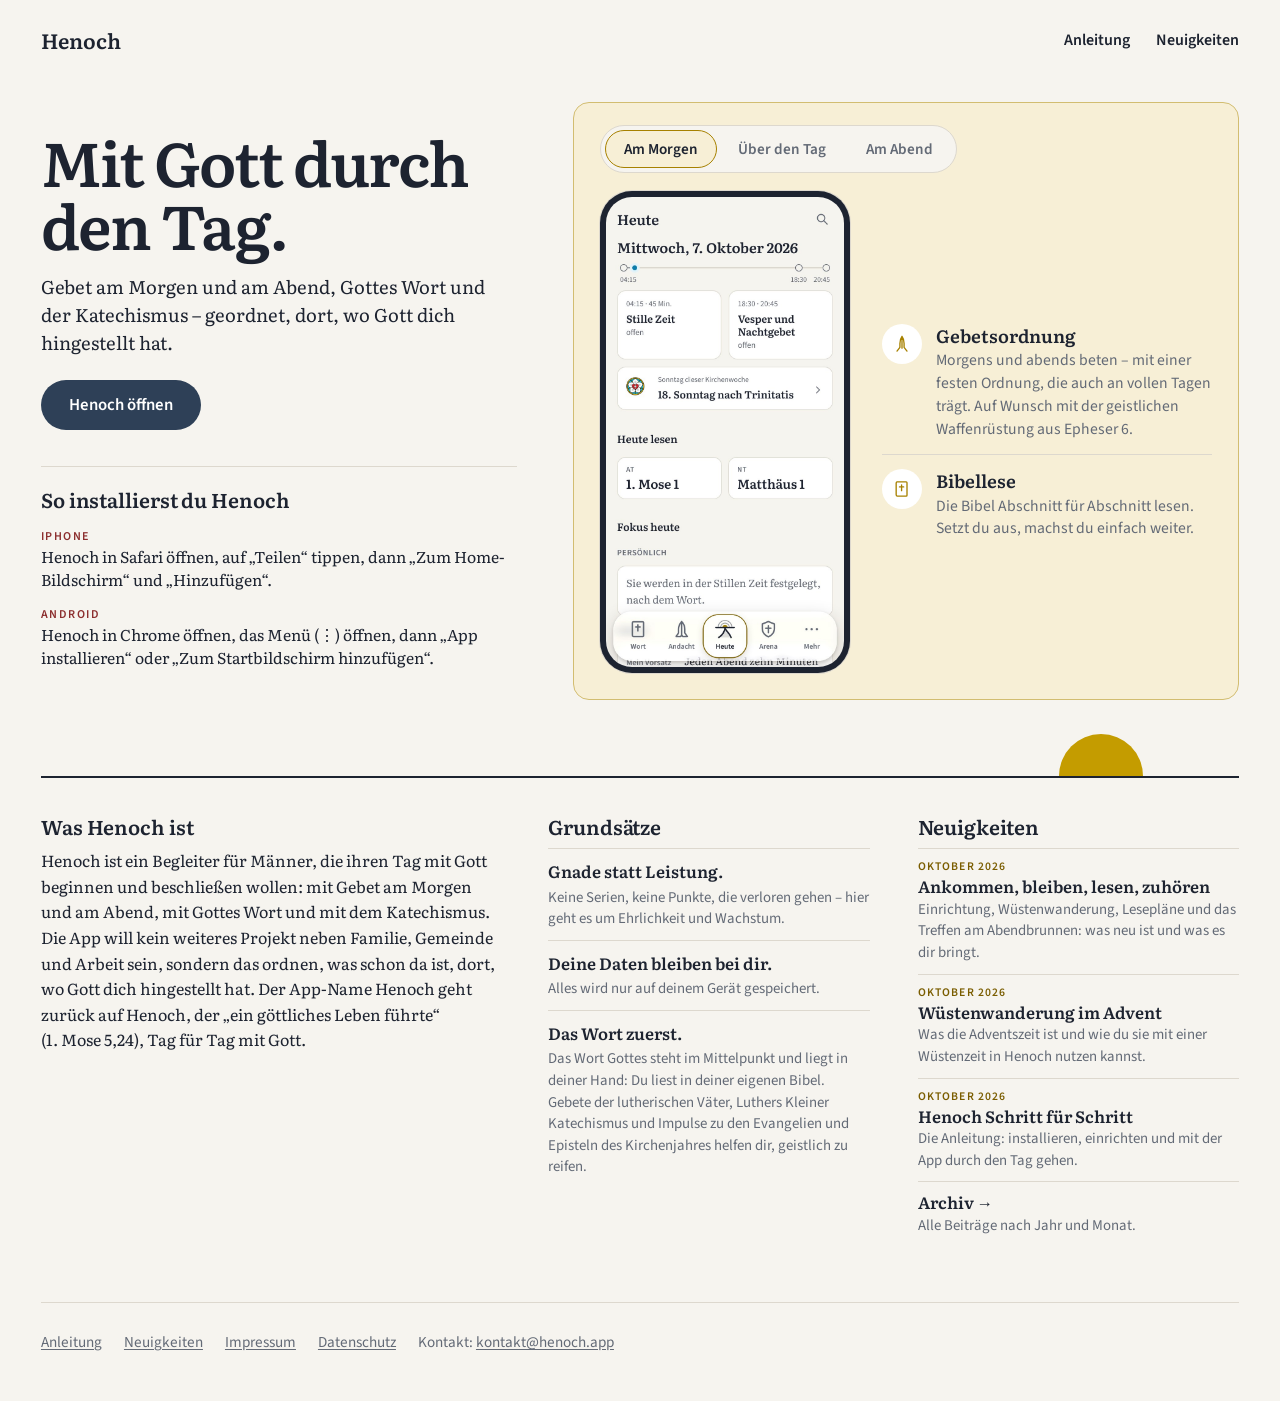
==== index.html @ ffb88901 "Startseite: Bei „Am Abend“ wird nur das App-Foto dunkel, der Kasten bleibt hell (2.0.1) Co-Authored-" ====
<!doctype html>
<!-- Henoch Homepage 2.0.1 -->
<html lang="de">
<head>
  <meta charset="utf-8">
  <meta name="viewport" content="width=device-width, initial-scale=1, viewport-fit=cover">
  <title>Henoch – Mit Gott durch den Tag</title>
  <meta name="description" content="Henoch ist ein Begleiter für Männer, die ihren Tag mit Gott beginnen und beschließen wollen: mit Gebet am Morgen und am Abend, mit Gottes Wort und mit dem Katechismus.">
  <meta name="color-scheme" content="light dark">
  <meta name="theme-color" content="#F6F4EF" media="(prefers-color-scheme: light)">
  <meta name="theme-color" content="#131A26" media="(prefers-color-scheme: dark)">
  <link rel="icon" href="favicon.svg" type="image/svg+xml">
  <link rel="apple-touch-icon" href="apple-touch-icon.png">
  <link rel="canonical" href="https://henoch.app/">

  <meta property="og:type" content="website">
  <meta property="og:locale" content="de_DE">
  <meta property="og:site_name" content="Henoch">
  <meta property="og:title" content="Henoch – Mit Gott durch den Tag">
  <meta property="og:description" content="Henoch ist ein Begleiter für Männer, die ihren Tag mit Gott beginnen und beschließen wollen: mit Gebet am Morgen und am Abend, mit Gottes Wort und mit dem Katechismus.">
  <meta property="og:url" content="https://henoch.app/">
  <meta property="og:image" content="https://henoch.app/og.png">
  <meta property="og:image:width" content="1200">
  <meta property="og:image:height" content="630">
  <meta property="og:image:alt" content="Henoch – Mit Gott durch den Tag. Die Sonne über dem Horizont und ein Weg, der zu ihr führt.">
  <meta name="twitter:card" content="summary_large_image">

  <link rel="preload" href="fonts/literata-latin-600-normal.woff2" as="font" type="font/woff2" crossorigin>
  <link rel="stylesheet" href="style.css">
  <link rel="stylesheet" href="startseite.css">
</head>
<body class="vb">

<header class="w">
  <nav class="bar" aria-label="Hauptmenü">
    <a class="brand" href="./">Henoch</a>
    <span class="bar-r"><a href="anleitung/">Anleitung</a><a href="neuigkeiten/">Neuigkeiten</a></span>
  </nav>
</header>

<main class="w">
  <div class="blick">
    <div class="links">
      <h1><span class="sr">Henoch – </span>Mit Gott durch den Tag.</h1>
      <p class="sub">Gebet am Morgen und am Abend, Gottes Wort und der Katechismus – geordnet, dort, wo Gott dich hingestellt hat.</p>
      <!-- Adresse der App: steht nur hier -->
      <p><a class="button" href="https://mein.henoch.app/">Henoch öffnen</a></p>
      <div class="inst">
        <h2 id="installieren">So installierst du Henoch</h2>
        <ul class="steps-2">
        <li><h4>iPhone</h4><p>Henoch in Safari öffnen, auf „Teilen“ tippen, dann „Zum Home-Bildschirm“ und „Hinzufügen“.</p></li>
        <li><h4>Android</h4><p>Henoch in Chrome öffnen, das Menü (⋮) öffnen, dann „App installieren“ oder „Zum Startbildschirm hinzufügen“.</p></li>
      </ul>
      </div>
    </div>
    <!-- Umschalter ohne JavaScript: drei Radioknöpfe, die Stellung färbt die Fläche (Morgen Gold, Tag und Abend Weiß) -->
    <div class="buehne" role="group" aria-label="Henoch durch den Tag">
        <input class="sr" type="radio" name="zeit" id="b1" checked>
        <input class="sr" type="radio" name="zeit" id="b2">
        <input class="sr" type="radio" name="zeit" id="b3">
        <div class="seg"><label for="b1">Am Morgen</label><label for="b2">Über den Tag</label><label for="b3">Am Abend</label></div>
        <div class="panels">
          <div class="panel p1">
            <figure class="geraet">
            <div class="schirm">
            <picture>
              <source srcset="bilder/bildschirmfoto-1-dunkel.jpg" media="(prefers-color-scheme: dark)">
              <img src="bilder/bildschirmfoto-1.jpg" alt="Henoch, Seite „Heute“: Tagesbogen mit Stiller Zeit, Vesper und Nachtgebet, der Sonntag der Woche und die Bibellese des Tages" width="780" height="1540">
            </picture>
            </div>
            </figure>
            <ul class="features">
              <li><span class="tile-icon"><svg viewBox="0 0 24 24" aria-hidden="true"><path d="M12 3c-1.6 2-2.5 5-2.5 8.5V16l-3.5 4.5M12 3c1.6 2 2.5 5 2.5 8.5V16l3.5 4.5M12 5v12"/></svg></span><h3>Gebetsordnung</h3><p>Morgens und abends beten – mit einer festen Ordnung, die auch an vollen Tagen trägt. Auf Wunsch mit der geistlichen Waffenrüstung aus Epheser&nbsp;6.</p></li>
              <li><span class="tile-icon"><svg viewBox="0 0 24 24" aria-hidden="true"><path d="M6 3.5h11a1 1 0 0 1 1 1v15a1 1 0 0 1-1 1H6.5A1.5 1.5 0 0 1 5 19V5a1.5 1.5 0 0 1 1-1.5Z"/><path d="M11.5 7v7M9 9.5h5"/></svg></span><h3>Bibellese</h3><p>Die Bibel Abschnitt für Abschnitt lesen. Setzt du aus, machst du einfach weiter.</p></li>
            </ul>
          </div>
          <div class="panel p2">
            <figure class="geraet">
            <div class="schirm">
            <picture>
              <source srcset="bilder/bildschirmfoto-3-dunkel.jpg" media="(prefers-color-scheme: dark)">
              <img src="bilder/bildschirmfoto-3.jpg" alt="Henoch, Seite „Wort“: Kleiner Katechismus mit dem Stück der Woche" width="780" height="1540">
            </picture>
            </div>
            </figure>
            <ul class="features">
              <li><span class="tile-icon"><svg viewBox="0 0 24 24" aria-hidden="true"><path d="M7 17a5 5 0 0 1 10 0M2 17h20M12 4v4M9.5 6.5 12 4l2.5 2.5M4.5 10.5l1.6 1.2M19.5 10.5l-1.6 1.2"/></svg></span><h3>Gewohnheiten</h3><p>Tischgebet, Gottesdienst, Abendmahl: im Blick behalten, was dir wichtig ist.</p></li>
              <li><span class="tile-icon"><svg viewBox="0 0 24 24" aria-hidden="true"><path d="M3.5 11 12 4l8.5 7M6 9v11h12V9M10 20v-5.5h4V20"/></svg></span><h3>Mein Haus</h3><p>Für die Menschen beten, die zu deinem Leben gehören, mit Namen und Tag für Tag.</p></li>
              <li><span class="tile-icon"><svg viewBox="0 0 24 24" aria-hidden="true"><path d="M12 3v18M7 8h10"/></svg></span><h3>Katechismus</h3><p>Luthers Kleinen Katechismus lernen, allein oder mit deiner Familie.</p></li>
            </ul>
          </div>
          <div class="panel p3">
            <figure class="geraet">
            <div class="schirm">
            <img src="bilder/bildschirmfoto-2-dunkel.jpg" alt="Henoch, Seite „Arena“: Gebetskammer, Eisenschmiede und Wüstenwanderung" width="780" height="1540" loading="lazy">
            </div>
            </figure>
            <ul class="features">
              <li><span class="tile-icon"><svg viewBox="0 0 24 24" aria-hidden="true"><path d="M9 11h6v10H9zM12 11V8.5M12 3.5c1.3 1.5 1.7 2.6 1 3.6a1.2 1.2 0 0 1-2 0c-.7-1 0-2.1 1-3.6Z"/></svg></span><h3>Gebetskammer</h3><p>Aufschreiben, was dich belastet, wofür du dankst und wofür du betest.</p></li>
              <li><span class="tile-icon"><svg viewBox="0 0 24 24" aria-hidden="true"><path d="M12 3.2 19 6v5.2c0 4.6-3 8-7 9.6-4-1.6-7-5-7-9.6V6l7-2.8Z"/><path d="M12 8v8M9 11h6"/></svg></span><h3>Arena</h3><p>Treffen mit Brüdern vorbereiten und in einer Wüstenzeit von 40 oder 90&nbsp;Tagen dranbleiben.</p></li>
            </ul>
          </div>
        </div>
    </div>
  </div>

  <section class="mehr">
    <div>
      <h2 id="was">Was Henoch ist</h2>
      <p class="lead">Henoch ist ein Begleiter für Männer, die ihren Tag mit Gott beginnen und beschließen wollen: mit Gebet am Morgen und am Abend, mit Gottes Wort und mit dem Katechismus. Die App will kein weiteres Projekt neben Familie, Gemeinde und Arbeit sein, sondern das ordnen, was schon da ist, dort, wo Gott dich hingestellt hat. Der App-Name Henoch geht zurück auf Henoch, der „ein göttliches Leben führte“ (1.&nbsp;Mose&nbsp;5,24), Tag für Tag mit Gott.</p>
    </div>
    <div>
      <h2 id="grundsaetze">Grundsätze</h2>
      <ul class="principles">
        <li><h4>Gnade statt Leistung.</h4><p>Keine Serien, keine Punkte, die verloren gehen – hier geht es um Ehrlichkeit und Wachstum.</p></li>
        <li><h4>Deine Daten bleiben bei dir.</h4><p>Alles wird nur auf deinem Gerät gespeichert.</p></li>
        <li><h4>Das Wort zuerst.</h4><p>Das Wort Gottes steht im Mittelpunkt und liegt in deiner Hand: Du liest in deiner eigenen Bibel. Gebete der lutherischen Väter, Luthers Kleiner Katechismus und Impulse zu den Evangelien und Episteln des Kirchenjahres helfen dir, geistlich zu reifen.</p></li>
      </ul>
    </div>
    <div>
      <h2 id="neuigkeiten">Neuigkeiten</h2>
      <!-- Höchstens fünf Beiträge, der neueste zuerst; die letzte Zeile ist immer das Archiv. -->
      <ul class="meldungen">
        <li><a href="neuigkeiten/drei-neuerungen-2026/"><span class="news-date">Oktober 2026</span><span class="news-title">Ankommen, bleiben, lesen, zuhören</span><span class="news-text">Einrichtung, Wüstenwanderung, Lesepläne und das Treffen am Abendbrunnen: was neu ist und was es dir bringt.</span></a></li>
        <li><a href="neuigkeiten/advent-2026/"><span class="news-date">Oktober 2026</span><span class="news-title">Wüstenwanderung im Advent</span><span class="news-text">Was die Adventszeit ist und wie du sie mit einer Wüstenzeit in Henoch nutzen kannst.</span></a></li>
        <li><a href="anleitung/"><span class="news-date">Oktober 2026</span><span class="news-title">Henoch Schritt für Schritt</span><span class="news-text">Die Anleitung: installieren, einrichten und mit der App durch den Tag gehen.</span></a></li>
        <li class="archive"><a href="neuigkeiten/"><span class="news-title">Archiv</span><span class="news-text">Alle Beiträge nach Jahr und Monat.</span></a></li>
      </ul>
    </div>
  </section>
</main>

<footer>
  <div class="wrap">
    <ul>
      <li><a href="anleitung/">Anleitung</a></li>
      <li><a href="neuigkeiten/">Neuigkeiten</a></li>
      <li><a href="impressum.html">Impressum</a></li>
      <li><a href="datenschutz.html">Datenschutz</a></li>
      <li>Kontakt: <a data-kontakt>kontakt (at) henoch.app</a></li>
    </ul>
  </div>
</footer>

<script src="kontakt.js" defer></script>
</body>
</html>
---- style.css ----
/* Farben und Schriften wie in der App (tagzeiten: src/styles/tokens.css).
   Rot (--rubric) nur für Rubriken, Interaktives in --accent. */

@font-face {
  font-family: 'Literata';
  font-style: normal;
  font-weight: 400;
  font-display: swap;
  src: url('fonts/literata-latin-400-normal.woff2') format('woff2');
}
@font-face {
  font-family: 'Literata';
  font-style: normal;
  font-weight: 600;
  font-display: swap;
  src: url('fonts/literata-latin-600-normal.woff2') format('woff2');
}
@font-face {
  font-family: 'Literata';
  font-style: italic;
  font-weight: 400;
  font-display: swap;
  src: url('fonts/literata-latin-400-italic.woff2') format('woff2');
}
@font-face {
  font-family: 'Source Sans 3';
  font-style: normal;
  font-weight: 400;
  font-display: swap;
  src: url('fonts/source-sans-3-latin-400-normal.woff2') format('woff2');
}
@font-face {
  font-family: 'Source Sans 3';
  font-style: normal;
  font-weight: 600;
  font-display: swap;
  src: url('fonts/source-sans-3-latin-600-normal.woff2') format('woff2');
}

:root {
  --paper: #f6f4ef;
  --sheet: #ffffff;
  --ink: #1d2330;
  --muted: #636a76;
  --rule: #ddd8ce;
  --rubric: #8c2f2f;
  --accent: #2e4057;
  --on-accent: #ffffff;
  --link: #7a5d00;
  --sun: #c49c00;
  --way: #e8e3db;
  --gold-soft: #f7efd6;
  --icon-gold: #a78100;

  --serif: 'Literata', Georgia, 'Times New Roman', serif;
  --sans: 'Source Sans 3', -apple-system, 'Segoe UI', Helvetica, Arial, sans-serif;
  --radius: 12px;
  --gutter: 18px;
  /* Abstände im 4er-Raster; der Seitenrand bleibt wie in der App bei 18px */
  --s1: 4px; --s2: 8px; --s3: 12px; --s4: 16px; --s5: 24px; --s6: 32px; --s7: 48px;

  color-scheme: light dark;
}

@media (prefers-color-scheme: dark) {
  :root {
    --paper: #131a26;
    --sheet: #1b2432;
    --ink: #e8e3d8;
    --muted: #9aa2af;
    --rule: #2c3748;
    --rubric: #e07a6e;
    --accent: #d8d0c0;
    --on-accent: #131a26;
    --link: #e0b93a;
    --sun: #d9ae00;
    --way: #242832;
    --gold-soft: #2e2a1c;
    --icon-gold: #d9ae00;
  }
}

@media (prefers-contrast: more) {
  :root { --rule: #8a8478; --muted: #4a505b; }
  /* html davor: steht vor den Regeln der Kacheln und muss sie trotzdem überstimmen */
  html .card, html .entries a { border-width: 2px; }
}
@media (prefers-contrast: more) and (prefers-color-scheme: dark) {
  :root { --rule: #6b7a90; --muted: #c4cad3; }
}

*, *::before, *::after { box-sizing: border-box; }

html { -webkit-text-size-adjust: 100%; }

body {
  margin: 0;
  background: var(--paper);
  color: var(--ink);
  font-family: var(--serif);
  font-size: 1.0625rem;
  line-height: 1.55;
}

a { color: var(--link); text-underline-offset: 2px; }
:focus-visible { outline: 2px solid var(--accent); outline-offset: 3px; border-radius: 4px; }

.wrap {
  max-width: 640px;
  margin: 0 auto;
  padding: 0 max(var(--gutter), env(safe-area-inset-right)) 0 max(var(--gutter), env(safe-area-inset-left));
}
.wrap-wide { max-width: 880px; }

section { padding: 40px 0; border-top: 1px solid var(--rule); }

h2 {
  margin: 0 0 var(--s4);
  font-size: 1.3rem;
  font-weight: 600;
  line-height: 1.25;
  letter-spacing: -0.005em;
  color: var(--rubric);
}


.button {
  display: inline-block;
  min-height: 48px;
  padding: 12px 28px;
  border-radius: 999px;
  background: var(--accent);
  color: var(--on-accent);
  font-family: var(--sans);
  font-size: 1.05rem;
  font-weight: 600;
  text-decoration: none;
  transition: transform 120ms ease-out;
}
.button:active { transform: scale(0.97); }
@media (hover: hover) {
  .button:hover { filter: brightness(1.1); }
}

/* Einleitender Absatz unter einer Überschrift */
.lead { margin: 0 0 24px; max-width: 40em; font-size: 1.08rem; }

/* Karten */
.cards { display: grid; gap: var(--s4); margin: 0; padding: 0; list-style: none; }
.card {
  background: var(--sheet);
  border: 1px solid var(--rule);
  border-radius: var(--radius);
  padding: var(--s4) 20px;
}
.card p { margin: 0; }
.card h3 {
  margin: 0 0 var(--s2);
  font-family: var(--sans);
  font-size: 1rem;
  font-weight: 600;
}
/* Rahmen aller Seiten: derselbe Kopf, dieselbe linke Kante, derselbe Fuß (auch in anleitung/index.html eingebettet) */
:root { --max: 1280px; --pad: clamp(18px, 3.2vw, 44px); }
.w { max-width: var(--max); margin: 0 auto; padding-left: max(var(--pad), env(safe-area-inset-left, 0px)); padding-right: max(var(--pad), env(safe-area-inset-right, 0px)); }
.bar { display: flex; align-items: center; justify-content: space-between; gap: 24px; padding: calc(22px + env(safe-area-inset-top, 0px)) 0 0; }
.brand { font-family: var(--serif); font-size: 1.3rem; font-weight: 600; color: var(--ink); text-decoration: none; }
.bar-r { display: flex; gap: 26px; }
.bar-r a { font: 600 1rem/1 var(--sans); color: var(--ink); text-decoration: none; padding: 10px 0; }
.bar-r a:hover, .bar-r a[aria-current] { text-decoration: underline; text-underline-offset: 5px; }
.bar-r a[aria-current] { text-decoration-color: var(--sun); text-decoration-thickness: 2px; }
footer { padding: 0 0 calc(36px + env(safe-area-inset-bottom)); border-top: 0; font-family: var(--sans); font-size: 0.95rem; color: var(--muted); }
footer .wrap { max-width: var(--max); margin: 0 auto; padding: 0 max(var(--pad), env(safe-area-inset-right, 0px)) 0 max(var(--pad), env(safe-area-inset-left, 0px)); }
footer ul { display: flex; flex-wrap: wrap; justify-content: flex-start; gap: 0 18px; margin: 0; padding: 18px 0 0; list-style: none; border-top: 1px solid var(--rule); }
footer li { max-width: none; }
footer a { display: inline-block; padding: 10px 4px 10px 0; color: inherit; }
/* Unterseiten: Horizontlinie mit der Sonne über dem Fuß */
.seite footer ul { position: relative; border-top: 2px solid var(--ink); }
.seite footer ul::before { content: ""; position: absolute; right: 8%; bottom: 100%; margin-bottom: 2px; width: 84px; height: 42px; border-radius: 84px 84px 0 0; background: var(--sun); }

/* Unterseiten: Textspalte schmal, aber an der linken Kante der Startseite */
.seite main .wrap { max-width: var(--max); padding: 0 max(var(--pad), env(safe-area-inset-right, 0px)) 0 max(var(--pad), env(safe-area-inset-left, 0px)); }
.seite main .wrap > * { max-width: 640px; }
.seite main .wrap-text > * { max-width: 720px; }
.page { padding: 28px 0 84px; }
.page h1 { margin: 0 0 var(--s4); font-size: 1.8rem; font-weight: 600; line-height: 1.2; letter-spacing: -0.01em; }
.page h2 { margin: 32px 0 8px; font-size: 1.15rem; line-height: 1.3; }
.page p { margin: 0 0 12px; }
.page .stand { margin-top: 32px; font-family: var(--sans); font-size: 0.9rem; color: var(--muted); }

@media (max-width: 480px) {
  body { font-size: 1.03rem; }
  section { padding: 32px 0; }
}

/* Neuigkeiten: Kacheln, Archiv und Beitragsseiten (Lesespalte wie die Anleitung) */
.wrap-text { max-width: 720px; }
.kicker { display: block; margin: 0 0 var(--s2); font: 600 0.8rem/1.3 var(--sans); letter-spacing: 0.1em; text-transform: uppercase; color: var(--link); }
.entries { display: grid; gap: var(--s4); margin: 24px 0 0; padding: 0; list-style: none; }
.entries a { display: block; padding: var(--s4) 20px; background: var(--sheet); border: 1px solid var(--rule); border-radius: var(--radius); color: var(--ink); text-decoration: none; }
.entries a { transition: transform 120ms ease-out; }
.entries a:active { transform: scale(0.985); border-color: var(--link); }
@media (hover: hover) { .entries a:hover { border-color: var(--link); } }
.entry-title { display: block; font-size: 1.2rem; font-weight: 600; line-height: 1.3; }
.entry-text { display: block; margin-top: 4px; color: var(--muted); }

.text h1 { font-size: clamp(1.9rem, 6vw, 2.5rem); line-height: 1.15; letter-spacing: -0.015em; margin: 0; }
.text .subtitle { margin: var(--s2) 0 0; font-size: 1.2rem; font-style: italic; color: var(--muted); }
.text .intro { margin-top: 16px; font-size: 1.1rem; }
.text h2 { margin: 40px 0 8px; font-size: 1.35rem; line-height: 1.25; letter-spacing: -0.005em; }
.text h3 { margin: 24px 0 var(--s2); font-size: 1.08rem; font-weight: 600; line-height: 1.3; }
.text p { margin: 0 0 12px; }
.text .word { margin: var(--s5) 0; padding: 16px 20px; background: var(--gold-soft); border-radius: var(--radius); }
.text .word p { margin: 0; font-style: italic; font-size: 1.08rem; }
.text .word cite, .text .quote cite { display: block; margin-top: 8px; font: 600 0.9rem/1.3 var(--sans); font-style: normal; color: var(--link); }
.text .quote { margin: 16px 0; padding-left: 16px; border-left: 3px solid var(--rule); }
.text .quote p { margin: 0; }
.text .quote cite { font-weight: 400; color: var(--muted); }
.text .table-wrap { overflow-x: auto; margin: 12px 0 16px; }
.text table { width: 100%; min-width: 460px; border-collapse: collapse; font: 400 0.95rem/1.45 var(--sans); }
.text th, .text td { text-align: left; vertical-align: top; padding: var(--s2) var(--s2) var(--s2) 0; border-bottom: 1px solid var(--rule); }
.text th { font-size: 0.8rem; letter-spacing: 0.04em; text-transform: uppercase; color: var(--muted); font-weight: 600; }
.text td:first-child { font-weight: 600; white-space: nowrap; }
.text td.date { color: var(--muted); white-space: nowrap; font-variant-numeric: tabular-nums; }
.text .ways { display: grid; gap: 12px; margin: 12px 0; }
@media (min-width: 560px) { .text .ways { grid-template-columns: 1fr 1fr; } }
.text .way-card { padding: var(--s4) 16px; background: var(--sheet); border: 1px solid var(--rule); border-radius: var(--radius); min-width: 0; }
.text .way-card h3 { margin: 0; }
.text .way-card .span { margin: 4px 0 8px; font: 600 0.9rem/1.3 var(--sans); color: var(--link); }
.text .way-card p { margin: 0; }
.text ol.steps, .text ul.packs { margin: 8px 0 16px; padding-left: 1.3em; }
.text ol.steps li, .text ul.packs li { margin-top: var(--s2); }
.text .path { font-family: var(--sans); font-weight: 600; }
.text .father { padding: var(--s4) 0; border-bottom: 1px solid var(--rule); }
.text .father:last-child { border-bottom: 0; }
.text .father h3 { margin: 0; }
.text .father .years { margin: 0 0 var(--s2); font: 400 0.9rem/1.3 var(--sans); color: var(--muted); }
.text .greeting { margin: var(--s5) 0; padding: 4px 0 4px var(--s4); border-left: 3px solid var(--rubric); }
.text .greeting p { margin: 0 0 var(--s2); font-size: 1.08rem; }
.text .greeting .closing { margin: 0; font-weight: 600; }
.text .dates { display: grid; grid-template-columns: auto 1fr; gap: var(--s2) 16px; margin: 12px 0; font-family: var(--sans); }
.text .dates dt { font-weight: 600; font-variant-numeric: tabular-nums; }
.text .dates dd { margin: 0; }
.text .sources { font: 400 0.85rem/1.5 var(--sans); color: var(--muted); }

/* Archiv */
.archive-year h2 { margin: 32px 0 4px; font-size: 1.5rem; }
.archive-year h3 { margin: var(--s4) 0 var(--s2); font: 600 0.85rem/1.3 var(--sans); letter-spacing: 0.08em; text-transform: uppercase; color: var(--muted); }
.archive-list { margin: 0; padding: 0; list-style: none; }
.archive-list li { padding: 12px 0; border-bottom: 1px solid var(--rule); }
.archive-list a { font-size: 1.1rem; font-weight: 600; }
.archive-list span { display: block; margin-top: 2px; color: var(--muted); }

@media (prefers-reduced-motion: reduce) { .button, .entries a { transition: none; } }
---- startseite.css ----
/* Startseite (nur index.html). Farben, Schriften und Abstände kommen aus style.css.
   Alles auf einen Blick: links worum es geht und wie man anfängt, rechts die App, umschaltbar nach Tageszeit.
   Farben mit fester Aufgabe: Gold = Morgen, Weiß = Tag und Abend (abends dunkles App-Foto), Rot = Rubrik, Dunkelblau = Knopf. */

main ul{margin:0;padding:0;list-style:none}

.vb{background:var(--paper)}
.sr{position:absolute;width:1px;height:1px;overflow:hidden;clip-path:inset(50%)}
.vb section{border:0;padding:0}
.blick{display:grid;gap:36px;padding:clamp(24px,4vw,44px) 0 clamp(56px,7vw,76px)}
.blick h1{margin:0;font-size:clamp(2.4rem,4.8vw,3.9rem);font-weight:600;line-height:1.02;letter-spacing:-.025em;text-wrap:balance}
.sub{margin:18px 0 24px;font-size:1.15rem;line-height:1.5;max-width:26em}

.inst{margin-top:36px;padding-top:20px;border-top:1px solid var(--rule)}
.vb h2{margin:0 0 10px;font-size:1.25rem;font-weight:600;line-height:1.2;color:var(--ink)}
.principles h4{color:var(--ink)}
.steps-2 li{padding:8px 0}
.steps-2 h4{margin:0 0 1px;font:600 .75rem/1.3 var(--sans);letter-spacing:.12em;text-transform:uppercase;color:var(--rubric)}
.steps-2 p{margin:0;font-size:.98rem;line-height:1.45}
.buehne{background:var(--sheet);border:1px solid var(--rule);border-radius:16px;padding:18px;color:var(--ink);transition:background-color .25s ease,border-color .25s ease}
/* Die Bühne folgt dem Tag: morgens Gold, tagsüber und abends Weiß; abends zeigt nur das Bildschirmfoto die dunkle App */
.buehne:has(#b1:checked){background:var(--gold-soft);border-color:color-mix(in srgb,var(--sun) 45%,var(--rule));--ib:var(--sheet)}
@media(prefers-reduced-motion:reduce){.buehne{transition:none}}
.seg{display:flex;width:fit-content;gap:2px;padding:4px;border:1px solid var(--rule);border-radius:999px;background:var(--paper);max-width:100%}
.seg label{flex:1;text-align:center;padding:9px clamp(8px,3vw,18px);border:1.5px solid transparent;border-radius:999px;font:600 .95rem/1.2 var(--sans);color:var(--muted);cursor:pointer;white-space:nowrap}
#b1:checked~.seg label[for=b1],#b2:checked~.seg label[for=b2],#b3:checked~.seg label[for=b3]{background:var(--gold-soft);border-color:var(--icon-gold);color:var(--ink)}
#b1:focus-visible~.seg label[for=b1],#b2:focus-visible~.seg label[for=b2],#b3:focus-visible~.seg label[for=b3]{outline:2px solid var(--accent);outline-offset:2px}
.panel{display:none;gap:22px;margin-top:18px;min-width:0}
.buehne{min-width:0}.blick>*{min-width:0}
#b1:checked~.panels .p1,#b2:checked~.panels .p2,#b3:checked~.panels .p3{display:grid}
.geraet{margin:0 auto;width:min(100%,230px);padding:6px;border-radius:32px;background:#1d2330;box-shadow:0 0 0 1px var(--rule)}
.schirm{overflow:hidden;border-radius:26px}
.schirm img{display:block;width:100%;height:auto}
.tile-icon{display:grid;place-items:center;width:40px;height:40px;border-radius:50%;background:var(--ib,var(--gold-soft));color:var(--icon-gold)}
.tile-icon svg{width:20px;height:20px;fill:none;stroke:currentColor;stroke-width:1.6;stroke-linecap:round;stroke-linejoin:round}
.features li{display:grid;grid-template-columns:40px 1fr;gap:2px 14px;padding:14px 0;border-bottom:1px solid var(--rule)}
.features li:last-child{border-bottom:0}
.features .tile-icon{grid-row:span 2}
.features h3{margin:0;font-size:1.12rem;font-weight:600;line-height:1.3;color:var(--ink)}
.features p{margin:0;color:var(--muted);font:400 .98rem/1.45 var(--sans)}
.mehr{position:relative;display:grid;gap:32px;padding:36px 0 56px;border-top:2px solid var(--ink)}
.mehr::before{content:"";position:absolute;right:8%;bottom:100%;margin-bottom:2px;width:84px;height:42px;border-radius:84px 84px 0 0;background:var(--sun)}
.vb section.mehr{padding:36px 0 56px;border-top:2px solid var(--ink)}
.mehr .lead{margin:0;font-size:1rem;line-height:1.6}
.mehr li{padding:10px 0;border-top:1px solid var(--rule)}
.principles h4{margin:0 0 2px;font-size:1.03rem;font-weight:600}
.principles p,.meldungen .news-text{margin:0;color:var(--muted);font:400 .93rem/1.45 var(--sans)}
.meldungen a{display:grid;gap:1px;color:var(--ink);text-decoration:none}
.meldungen .news-date{font:600 .73rem/1.4 var(--sans);letter-spacing:.1em;text-transform:uppercase;color:var(--link)}
.meldungen .news-title{font-size:1.03rem;font-weight:600;line-height:1.3}
@media(hover:hover){.meldungen a:hover .news-title{color:var(--link)}}
.meldungen .archive .news-title::after{content:" →"}
@media(min-width:900px){
  .blick{grid-template-columns:5fr 7fr;gap:56px;align-items:start}
  .links{padding-top:28px}
  .buehne{padding:22px 26px 26px}
  .panel{grid-template-columns:250px 1fr;gap:32px;align-items:center}
  .geraet{width:250px}
  .mehr{grid-template-columns:5fr 3.5fr 3.5fr;gap:48px}
}
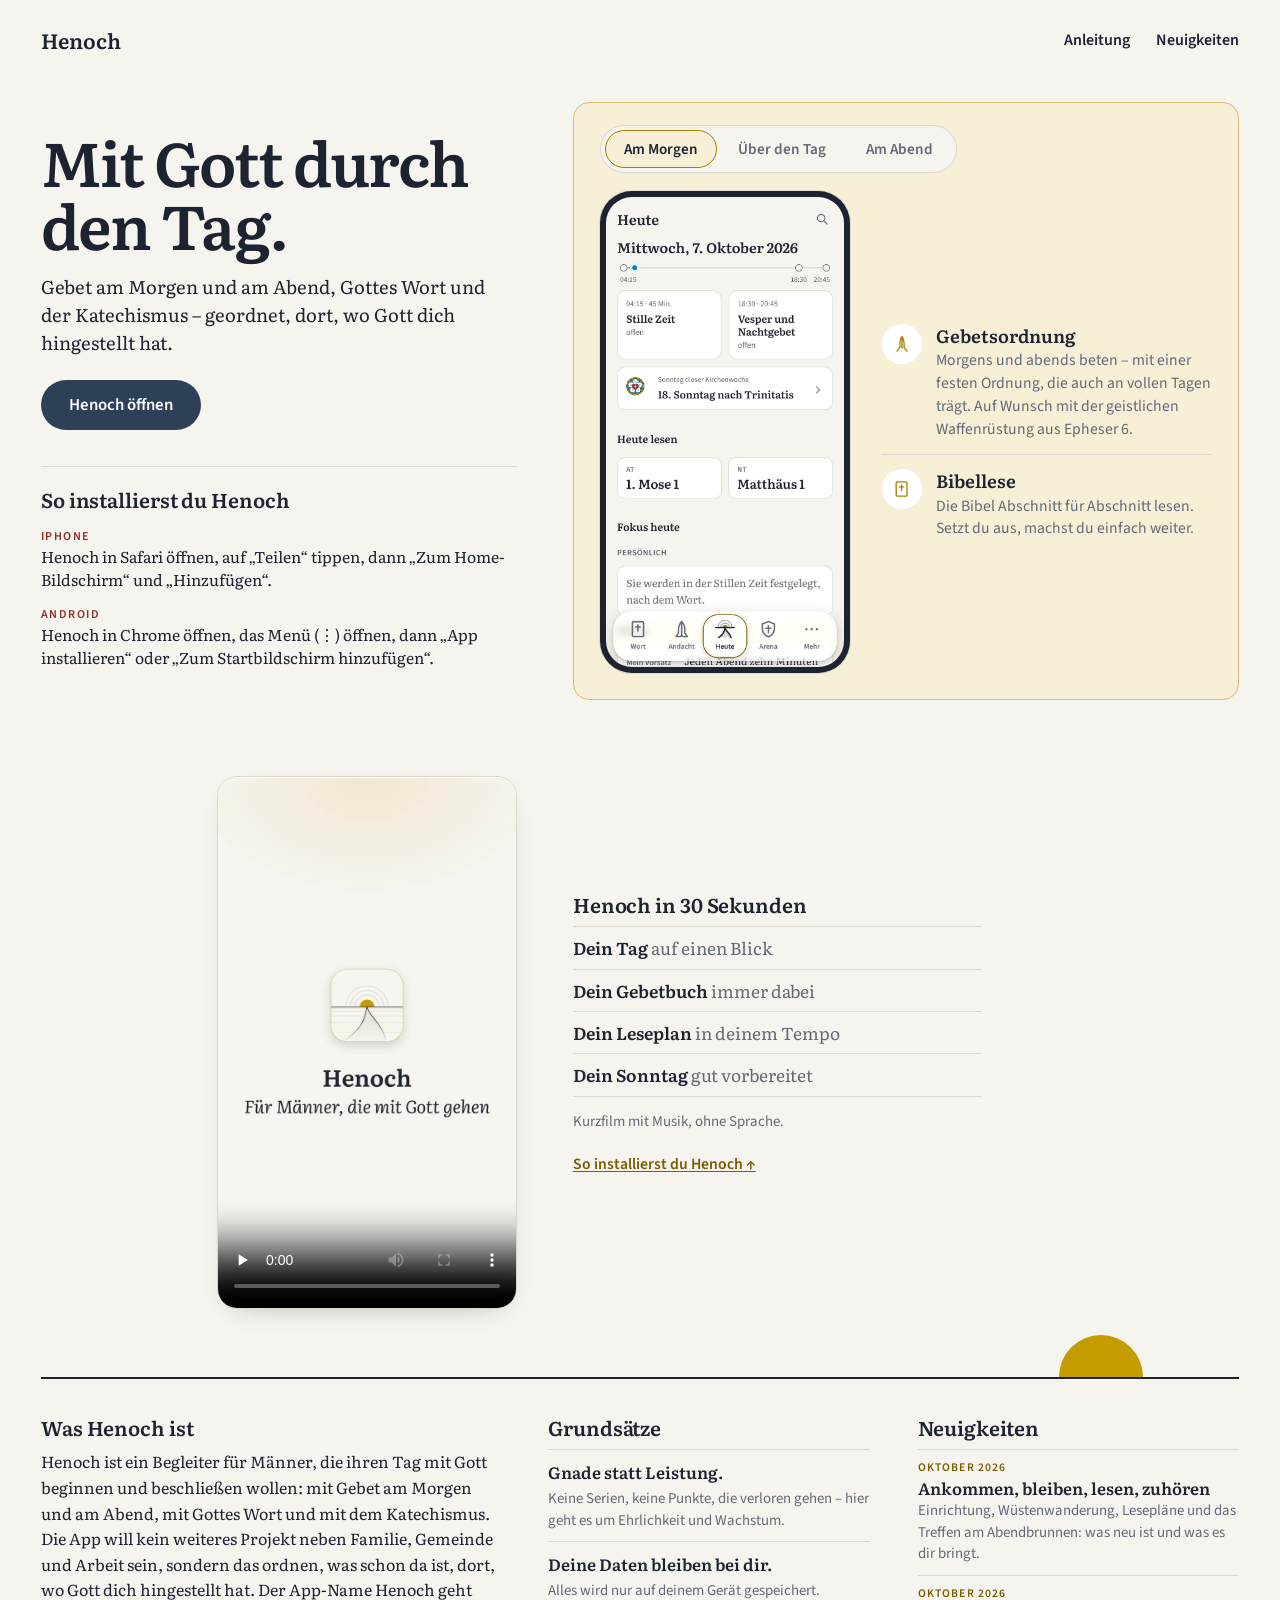
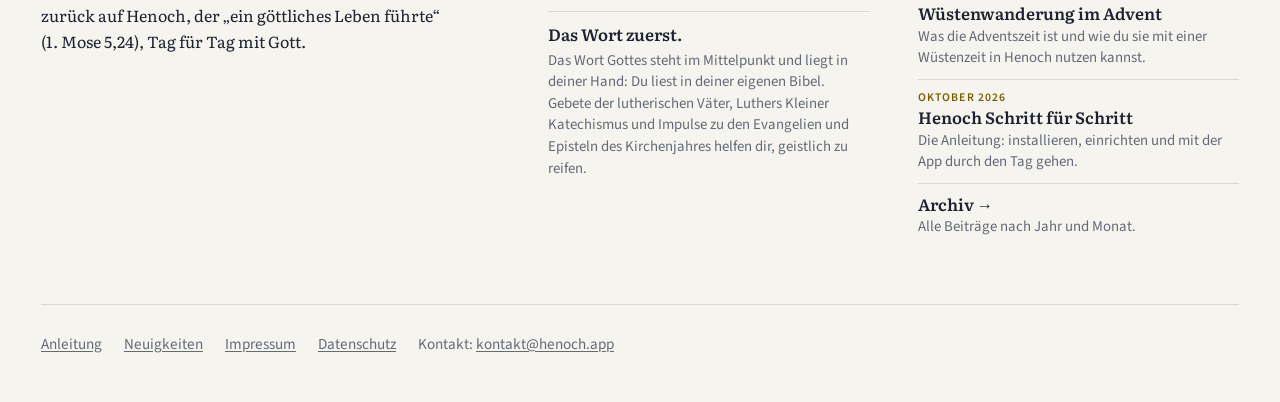
==== commit 33b65310: "Vorschau: Kurzfilm „Henoch in 30 Sekunden“ auf der Startseite, hell und dunkel Co-Authored-By: Claud" ====
--- a/index.html
+++ b/index.html
@@ -104,6 +104,29 @@
     </div>
   </div>
 
+  <!-- Film: hell und dunkel je ein eigenes Video, CSS zeigt das passende. Lädt erst beim Abspielen. Nur Musik, kein Text. -->
+  <section class="film" aria-labelledby="film">
+    <div class="film-bild">
+      <video class="film-hell" controls playsinline preload="none" poster="film/henoch-30s.jpg" width="720" height="1280" aria-label="Henoch in 30 Sekunden: Dein Tag, dein Gebetbuch, dein Leseplan, dein Sonntag">
+        <source src="film/henoch-30s.mp4" type="video/mp4">
+      </video>
+      <video class="film-dunkel" controls playsinline preload="none" poster="film/henoch-30s-dunkel.jpg" width="720" height="1280" aria-label="Henoch in 30 Sekunden: Dein Tag, dein Gebetbuch, dein Leseplan, dein Sonntag">
+        <source src="film/henoch-30s-dunkel.mp4" type="video/mp4">
+      </video>
+    </div>
+    <div class="film-text">
+      <h2 id="film">Henoch in 30&nbsp;Sekunden</h2>
+      <ul class="film-liste">
+        <li><b>Dein Tag</b> auf einen Blick</li>
+        <li><b>Dein Gebetbuch</b> immer dabei</li>
+        <li><b>Dein Leseplan</b> in deinem Tempo</li>
+        <li><b>Dein Sonntag</b> gut vorbereitet</li>
+      </ul>
+      <p class="film-hinweis">Kurzfilm mit Musik, ohne Sprache.</p>
+      <p><a class="film-weiter" href="#installieren">So installierst du Henoch</a></p>
+    </div>
+  </section>
+
   <section class="mehr">
     <div>
       <h2 id="was">Was Henoch ist</h2>
--- a/startseite.css
+++ b/startseite.css
@@ -58,3 +58,21 @@
   .geraet{width:250px}
   .mehr{grid-template-columns:5fr 3.5fr 3.5fr;gap:48px}
 }
+
+/* Film zwischen Bühne und „Was Henoch ist“: hell und dunkel je ein Video, nur das passende ist sichtbar */
+.vb section.film{display:grid;gap:24px;padding:0 0 clamp(48px,6vw,68px);align-items:center}
+.film-bild{width:min(100%,300px,calc(70svh * 9 / 16));margin:0 auto}
+.film video{display:block;width:100%;height:auto;aspect-ratio:9/16;border-radius:20px;background:var(--sheet);border:1px solid var(--rule);box-shadow:0 10px 30px -18px rgb(0 0 0/.35)}
+.film-dunkel{display:none!important}
+@media(prefers-color-scheme:dark){.film-hell{display:none!important}.film-dunkel{display:block!important}}
+.film-liste li{padding:9px 0;border-top:1px solid var(--rule);font-size:1.08rem;line-height:1.35;color:var(--muted)}
+.film-liste li:last-child{border-bottom:1px solid var(--rule)}
+.film-liste b{font-weight:600;color:var(--ink)}
+.film-hinweis{margin:14px 0 6px;color:var(--muted);font:400 .93rem/1.45 var(--sans)}
+.film-weiter{font:600 .98rem/1.4 var(--sans);color:var(--link)}
+.film-weiter::after{content:" ↑"}
+@media(min-width:900px){
+  .vb section.film{grid-template-columns:5fr 7fr;gap:56px}
+  .film-bild{margin:0 0 0 auto;width:300px}
+  .film-text{max-width:24em}
+}
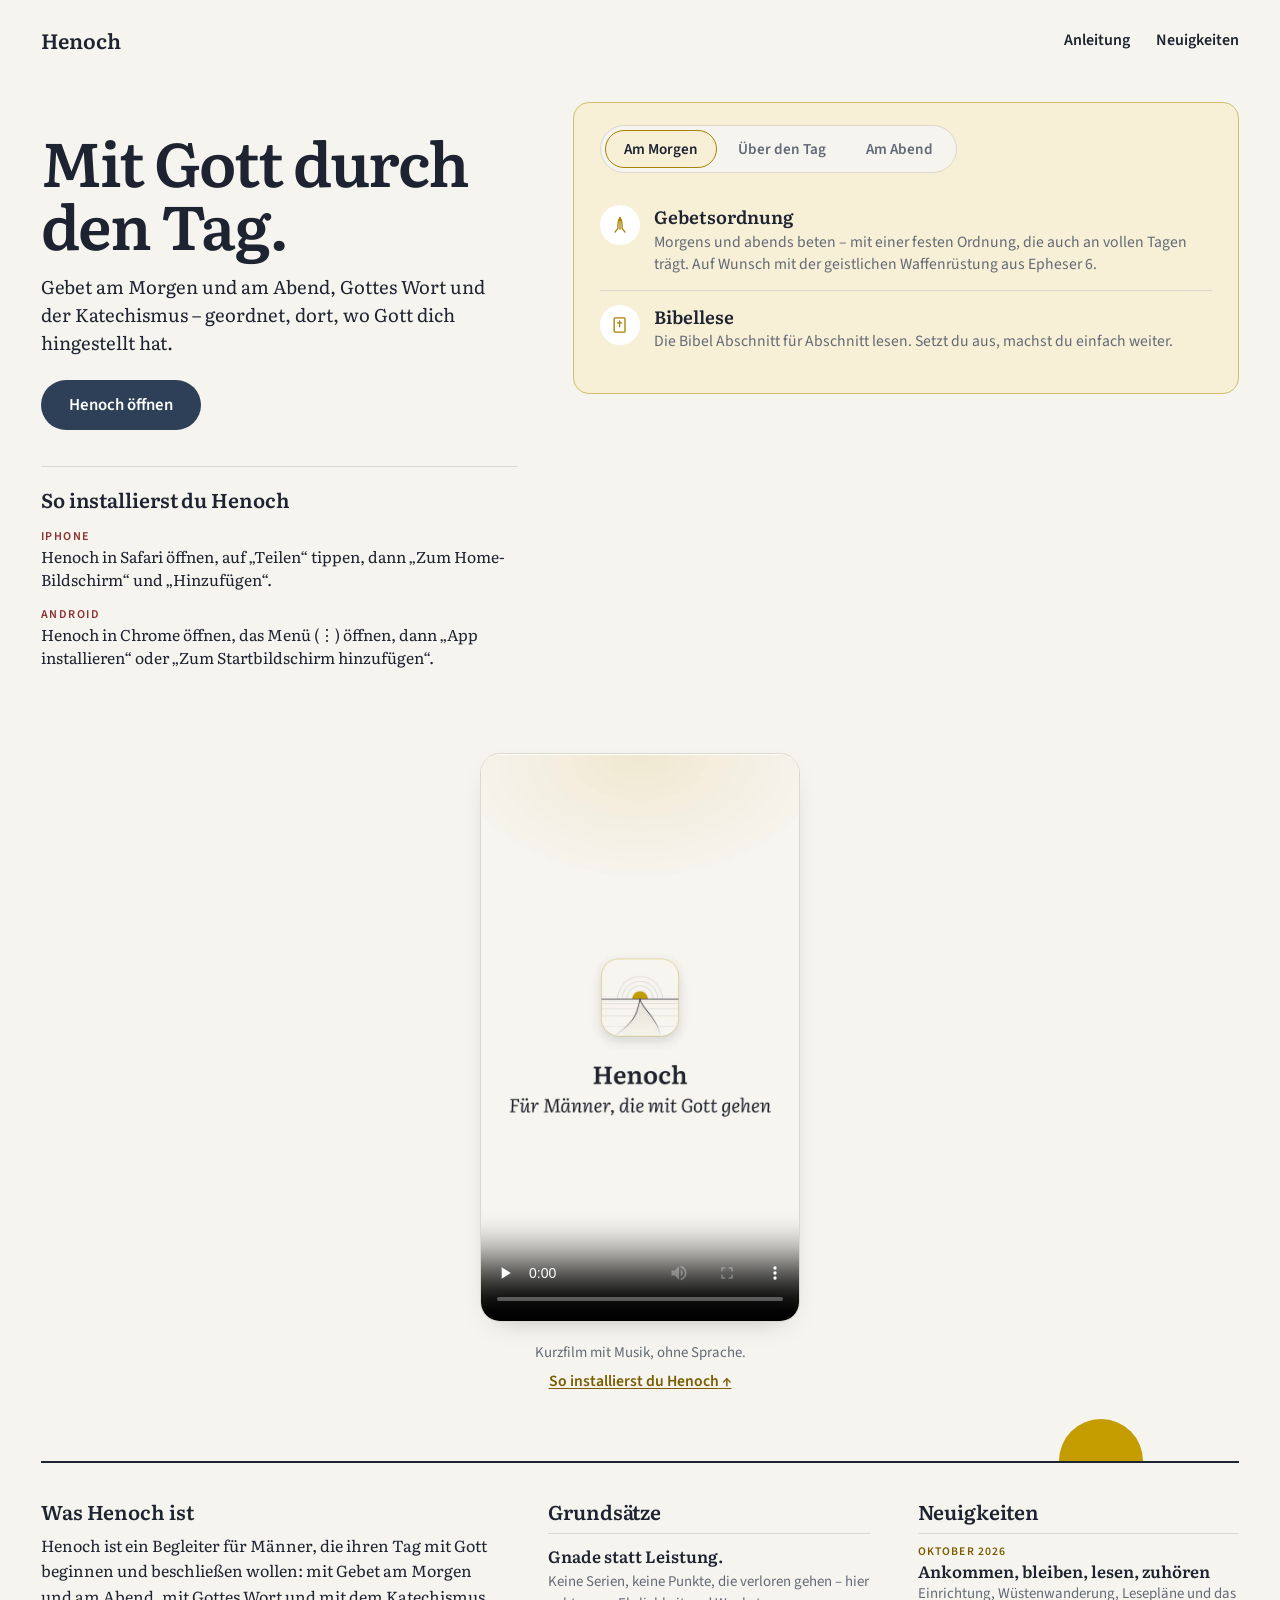
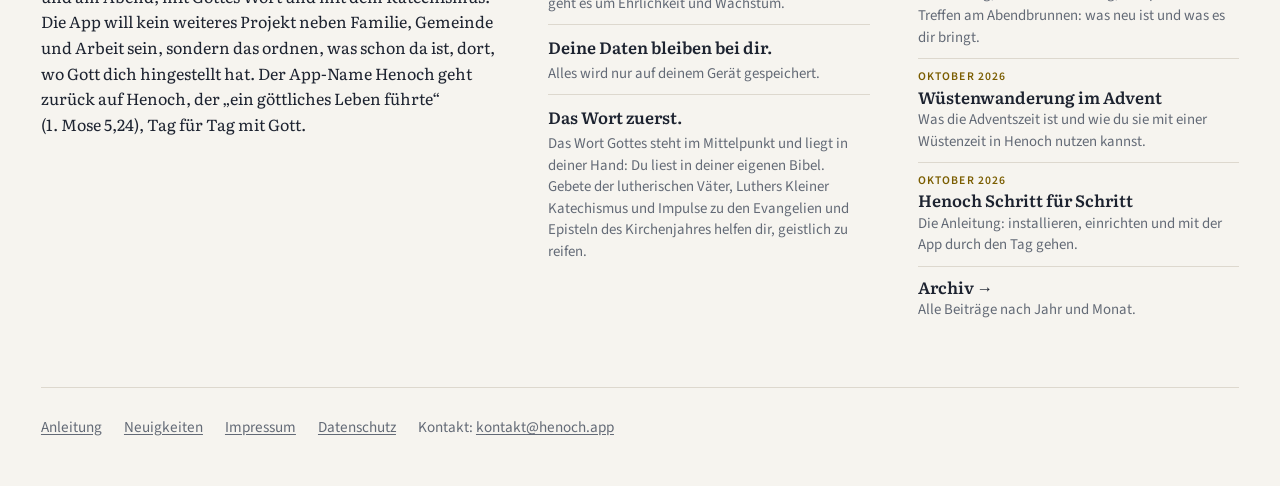
==== commit 0a658beb: "Vorschau: Bildschirmfotos im Umschalter und Liste neben dem Film entfernt, Film mittig Co-Authored-B" ====
--- a/index.html
+++ b/index.html
@@ -61,28 +61,12 @@
         <div class="seg"><label for="b1">Am Morgen</label><label for="b2">Über den Tag</label><label for="b3">Am Abend</label></div>
         <div class="panels">
           <div class="panel p1">
-            <figure class="geraet">
-            <div class="schirm">
-            <picture>
-              <source srcset="bilder/bildschirmfoto-1-dunkel.jpg" media="(prefers-color-scheme: dark)">
-              <img src="bilder/bildschirmfoto-1.jpg" alt="Henoch, Seite „Heute“: Tagesbogen mit Stiller Zeit, Vesper und Nachtgebet, der Sonntag der Woche und die Bibellese des Tages" width="780" height="1540">
-            </picture>
-            </div>
-            </figure>
             <ul class="features">
               <li><span class="tile-icon"><svg viewBox="0 0 24 24" aria-hidden="true"><path d="M12 3c-1.6 2-2.5 5-2.5 8.5V16l-3.5 4.5M12 3c1.6 2 2.5 5 2.5 8.5V16l3.5 4.5M12 5v12"/></svg></span><h3>Gebetsordnung</h3><p>Morgens und abends beten – mit einer festen Ordnung, die auch an vollen Tagen trägt. Auf Wunsch mit der geistlichen Waffenrüstung aus Epheser&nbsp;6.</p></li>
               <li><span class="tile-icon"><svg viewBox="0 0 24 24" aria-hidden="true"><path d="M6 3.5h11a1 1 0 0 1 1 1v15a1 1 0 0 1-1 1H6.5A1.5 1.5 0 0 1 5 19V5a1.5 1.5 0 0 1 1-1.5Z"/><path d="M11.5 7v7M9 9.5h5"/></svg></span><h3>Bibellese</h3><p>Die Bibel Abschnitt für Abschnitt lesen. Setzt du aus, machst du einfach weiter.</p></li>
             </ul>
           </div>
           <div class="panel p2">
-            <figure class="geraet">
-            <div class="schirm">
-            <picture>
-              <source srcset="bilder/bildschirmfoto-3-dunkel.jpg" media="(prefers-color-scheme: dark)">
-              <img src="bilder/bildschirmfoto-3.jpg" alt="Henoch, Seite „Wort“: Kleiner Katechismus mit dem Stück der Woche" width="780" height="1540">
-            </picture>
-            </div>
-            </figure>
             <ul class="features">
               <li><span class="tile-icon"><svg viewBox="0 0 24 24" aria-hidden="true"><path d="M7 17a5 5 0 0 1 10 0M2 17h20M12 4v4M9.5 6.5 12 4l2.5 2.5M4.5 10.5l1.6 1.2M19.5 10.5l-1.6 1.2"/></svg></span><h3>Gewohnheiten</h3><p>Tischgebet, Gottesdienst, Abendmahl: im Blick behalten, was dir wichtig ist.</p></li>
               <li><span class="tile-icon"><svg viewBox="0 0 24 24" aria-hidden="true"><path d="M3.5 11 12 4l8.5 7M6 9v11h12V9M10 20v-5.5h4V20"/></svg></span><h3>Mein Haus</h3><p>Für die Menschen beten, die zu deinem Leben gehören, mit Namen und Tag für Tag.</p></li>
@@ -90,11 +74,6 @@
             </ul>
           </div>
           <div class="panel p3">
-            <figure class="geraet">
-            <div class="schirm">
-            <img src="bilder/bildschirmfoto-2-dunkel.jpg" alt="Henoch, Seite „Arena“: Gebetskammer, Eisenschmiede und Wüstenwanderung" width="780" height="1540" loading="lazy">
-            </div>
-            </figure>
             <ul class="features">
               <li><span class="tile-icon"><svg viewBox="0 0 24 24" aria-hidden="true"><path d="M9 11h6v10H9zM12 11V8.5M12 3.5c1.3 1.5 1.7 2.6 1 3.6a1.2 1.2 0 0 1-2 0c-.7-1 0-2.1 1-3.6Z"/></svg></span><h3>Gebetskammer</h3><p>Aufschreiben, was dich belastet, wofür du dankst und wofür du betest.</p></li>
               <li><span class="tile-icon"><svg viewBox="0 0 24 24" aria-hidden="true"><path d="M12 3.2 19 6v5.2c0 4.6-3 8-7 9.6-4-1.6-7-5-7-9.6V6l7-2.8Z"/><path d="M12 8v8M9 11h6"/></svg></span><h3>Arena</h3><p>Treffen mit Brüdern vorbereiten und in einer Wüstenzeit von 40 oder 90&nbsp;Tagen dranbleiben.</p></li>
@@ -105,7 +84,7 @@
   </div>
 
   <!-- Film: hell und dunkel je ein eigenes Video, CSS zeigt das passende. Lädt erst beim Abspielen. Nur Musik, kein Text. -->
-  <section class="film" aria-labelledby="film">
+  <section class="film" aria-label="Henoch in 30 Sekunden">
     <div class="film-bild">
       <video class="film-hell" controls playsinline preload="none" poster="film/henoch-30s.jpg" width="720" height="1280" aria-label="Henoch in 30 Sekunden: Dein Tag, dein Gebetbuch, dein Leseplan, dein Sonntag">
         <source src="film/henoch-30s.mp4" type="video/mp4">
@@ -115,13 +94,6 @@
       </video>
     </div>
     <div class="film-text">
-      <h2 id="film">Henoch in 30&nbsp;Sekunden</h2>
-      <ul class="film-liste">
-        <li><b>Dein Tag</b> auf einen Blick</li>
-        <li><b>Dein Gebetbuch</b> immer dabei</li>
-        <li><b>Dein Leseplan</b> in deinem Tempo</li>
-        <li><b>Dein Sonntag</b> gut vorbereitet</li>
-      </ul>
       <p class="film-hinweis">Kurzfilm mit Musik, ohne Sprache.</p>
       <p><a class="film-weiter" href="#installieren">So installierst du Henoch</a></p>
     </div>
--- a/startseite.css
+++ b/startseite.css
@@ -28,9 +28,6 @@
 .panel{display:none;gap:22px;margin-top:18px;min-width:0}
 .buehne{min-width:0}.blick>*{min-width:0}
 #b1:checked~.panels .p1,#b2:checked~.panels .p2,#b3:checked~.panels .p3{display:grid}
-.geraet{margin:0 auto;width:min(100%,230px);padding:6px;border-radius:32px;background:#1d2330;box-shadow:0 0 0 1px var(--rule)}
-.schirm{overflow:hidden;border-radius:26px}
-.schirm img{display:block;width:100%;height:auto}
 .tile-icon{display:grid;place-items:center;width:40px;height:40px;border-radius:50%;background:var(--ib,var(--gold-soft));color:var(--icon-gold)}
 .tile-icon svg{width:20px;height:20px;fill:none;stroke:currentColor;stroke-width:1.6;stroke-linecap:round;stroke-linejoin:round}
 .features li{display:grid;grid-template-columns:40px 1fr;gap:2px 14px;padding:14px 0;border-bottom:1px solid var(--rule)}
@@ -54,25 +51,16 @@
   .blick{grid-template-columns:5fr 7fr;gap:56px;align-items:start}
   .links{padding-top:28px}
   .buehne{padding:22px 26px 26px}
-  .panel{grid-template-columns:250px 1fr;gap:32px;align-items:center}
-  .geraet{width:250px}
   .mehr{grid-template-columns:5fr 3.5fr 3.5fr;gap:48px}
 }
 
-/* Film zwischen Bühne und „Was Henoch ist“: hell und dunkel je ein Video, nur das passende ist sichtbar */
-.vb section.film{display:grid;gap:24px;padding:0 0 clamp(48px,6vw,68px);align-items:center}
-.film-bild{width:min(100%,300px,calc(70svh * 9 / 16));margin:0 auto}
+/* Film zwischen Umschalter und „Was Henoch ist“, mittig: hell und dunkel je ein Video, nur das passende ist sichtbar */
+.vb section.film{display:grid;justify-items:center;gap:6px;padding:0 0 clamp(48px,6vw,68px);text-align:center}
+.film-bild{width:min(100%,320px,calc(70svh * 9 / 16))}
 .film video{display:block;width:100%;height:auto;aspect-ratio:9/16;border-radius:20px;background:var(--sheet);border:1px solid var(--rule);box-shadow:0 10px 30px -18px rgb(0 0 0/.35)}
 .film-dunkel{display:none!important}
 @media(prefers-color-scheme:dark){.film-hell{display:none!important}.film-dunkel{display:block!important}}
-.film-liste li{padding:9px 0;border-top:1px solid var(--rule);font-size:1.08rem;line-height:1.35;color:var(--muted)}
-.film-liste li:last-child{border-bottom:1px solid var(--rule)}
-.film-liste b{font-weight:600;color:var(--ink)}
-.film-hinweis{margin:14px 0 6px;color:var(--muted);font:400 .93rem/1.45 var(--sans)}
+.film-text .film-hinweis{margin:14px 0 2px;color:var(--muted);font:400 .93rem/1.45 var(--sans)}
 .film-weiter{font:600 .98rem/1.4 var(--sans);color:var(--link)}
 .film-weiter::after{content:" ↑"}
-@media(min-width:900px){
-  .vb section.film{grid-template-columns:5fr 7fr;gap:56px}
-  .film-bild{margin:0 0 0 auto;width:300px}
-  .film-text{max-width:24em}
-}
+.film-text p{margin:0}
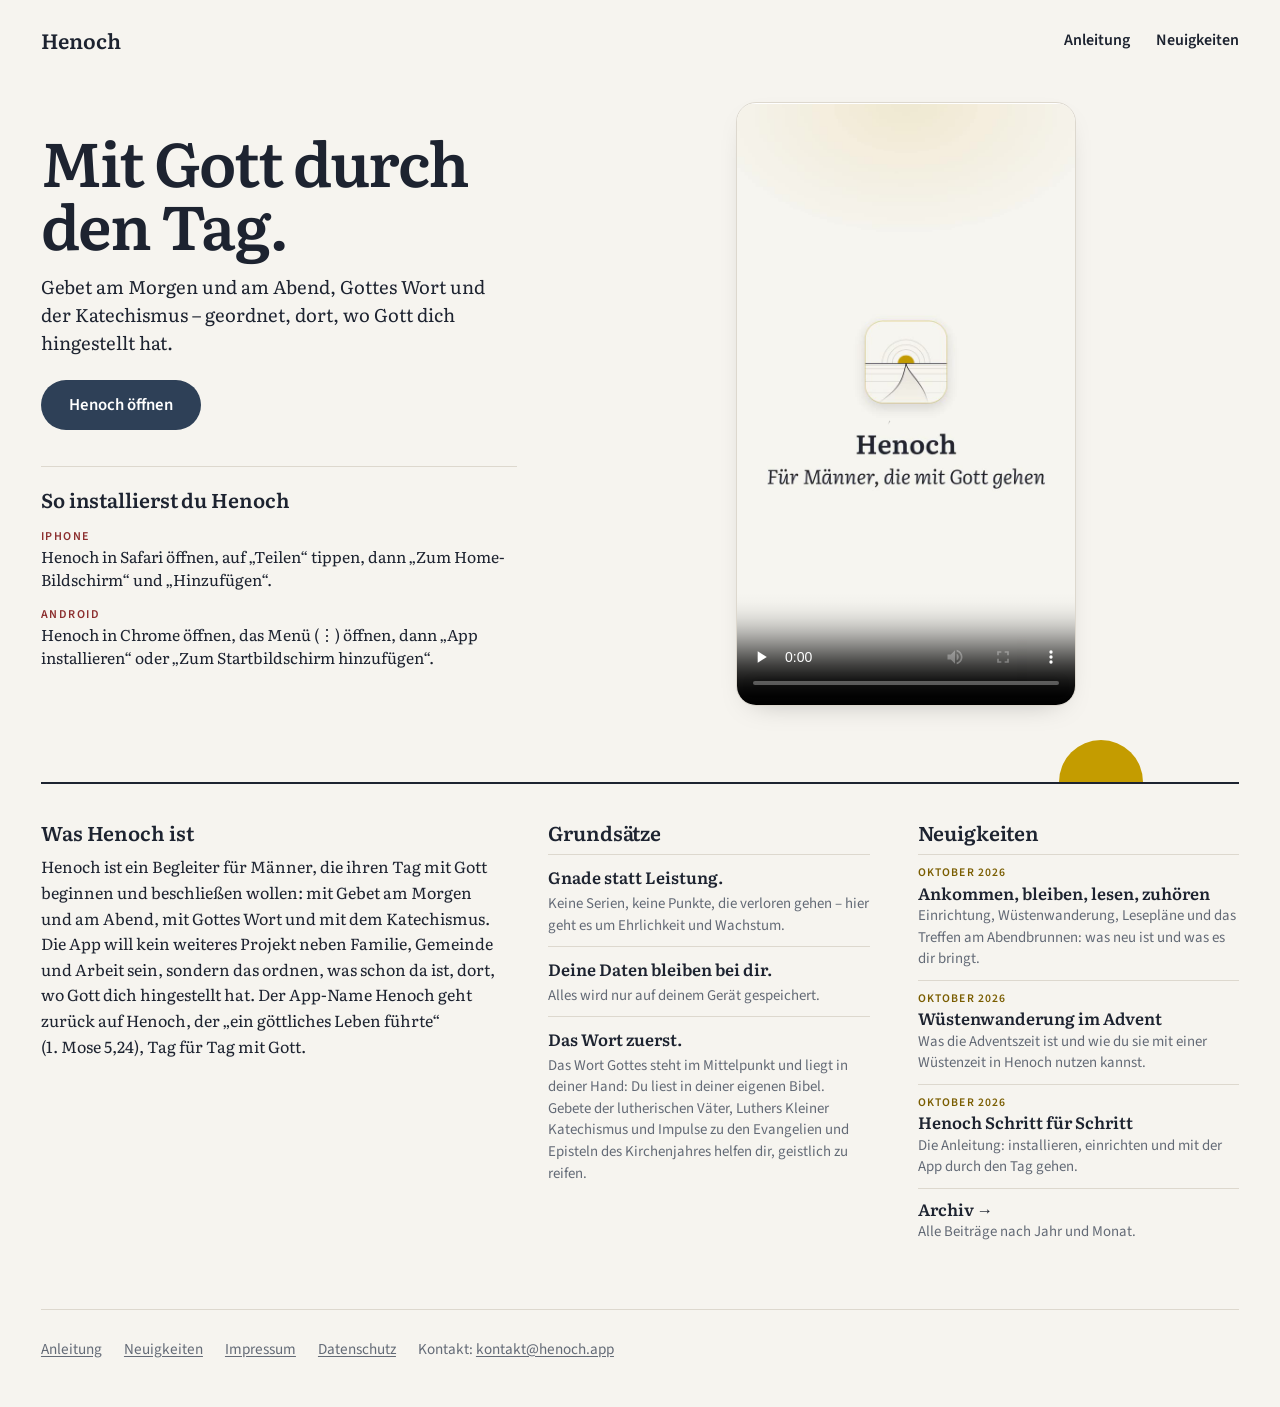
==== commit 34958a3b: "Vorschau: Umschalter und Hinweis unter dem Film entfernt; Film steht rechts neben dem Einstieg Co-Au" ====
--- a/index.html
+++ b/index.html
@@ -53,51 +53,18 @@
       </ul>
       </div>
     </div>
-    <!-- Umschalter ohne JavaScript: drei Radioknöpfe, die Stellung färbt die Fläche (Morgen Gold, Tag und Abend Weiß) -->
-    <div class="buehne" role="group" aria-label="Henoch durch den Tag">
-        <input class="sr" type="radio" name="zeit" id="b1" checked>
-        <input class="sr" type="radio" name="zeit" id="b2">
-        <input class="sr" type="radio" name="zeit" id="b3">
-        <div class="seg"><label for="b1">Am Morgen</label><label for="b2">Über den Tag</label><label for="b3">Am Abend</label></div>
-        <div class="panels">
-          <div class="panel p1">
-            <ul class="features">
-              <li><span class="tile-icon"><svg viewBox="0 0 24 24" aria-hidden="true"><path d="M12 3c-1.6 2-2.5 5-2.5 8.5V16l-3.5 4.5M12 3c1.6 2 2.5 5 2.5 8.5V16l3.5 4.5M12 5v12"/></svg></span><h3>Gebetsordnung</h3><p>Morgens und abends beten – mit einer festen Ordnung, die auch an vollen Tagen trägt. Auf Wunsch mit der geistlichen Waffenrüstung aus Epheser&nbsp;6.</p></li>
-              <li><span class="tile-icon"><svg viewBox="0 0 24 24" aria-hidden="true"><path d="M6 3.5h11a1 1 0 0 1 1 1v15a1 1 0 0 1-1 1H6.5A1.5 1.5 0 0 1 5 19V5a1.5 1.5 0 0 1 1-1.5Z"/><path d="M11.5 7v7M9 9.5h5"/></svg></span><h3>Bibellese</h3><p>Die Bibel Abschnitt für Abschnitt lesen. Setzt du aus, machst du einfach weiter.</p></li>
-            </ul>
-          </div>
-          <div class="panel p2">
-            <ul class="features">
-              <li><span class="tile-icon"><svg viewBox="0 0 24 24" aria-hidden="true"><path d="M7 17a5 5 0 0 1 10 0M2 17h20M12 4v4M9.5 6.5 12 4l2.5 2.5M4.5 10.5l1.6 1.2M19.5 10.5l-1.6 1.2"/></svg></span><h3>Gewohnheiten</h3><p>Tischgebet, Gottesdienst, Abendmahl: im Blick behalten, was dir wichtig ist.</p></li>
-              <li><span class="tile-icon"><svg viewBox="0 0 24 24" aria-hidden="true"><path d="M3.5 11 12 4l8.5 7M6 9v11h12V9M10 20v-5.5h4V20"/></svg></span><h3>Mein Haus</h3><p>Für die Menschen beten, die zu deinem Leben gehören, mit Namen und Tag für Tag.</p></li>
-              <li><span class="tile-icon"><svg viewBox="0 0 24 24" aria-hidden="true"><path d="M12 3v18M7 8h10"/></svg></span><h3>Katechismus</h3><p>Luthers Kleinen Katechismus lernen, allein oder mit deiner Familie.</p></li>
-            </ul>
-          </div>
-          <div class="panel p3">
-            <ul class="features">
-              <li><span class="tile-icon"><svg viewBox="0 0 24 24" aria-hidden="true"><path d="M9 11h6v10H9zM12 11V8.5M12 3.5c1.3 1.5 1.7 2.6 1 3.6a1.2 1.2 0 0 1-2 0c-.7-1 0-2.1 1-3.6Z"/></svg></span><h3>Gebetskammer</h3><p>Aufschreiben, was dich belastet, wofür du dankst und wofür du betest.</p></li>
-              <li><span class="tile-icon"><svg viewBox="0 0 24 24" aria-hidden="true"><path d="M12 3.2 19 6v5.2c0 4.6-3 8-7 9.6-4-1.6-7-5-7-9.6V6l7-2.8Z"/><path d="M12 8v8M9 11h6"/></svg></span><h3>Arena</h3><p>Treffen mit Brüdern vorbereiten und in einer Wüstenzeit von 40 oder 90&nbsp;Tagen dranbleiben.</p></li>
-            </ul>
-          </div>
-        </div>
-    </div>
-  </div>
-
-  <!-- Film: hell und dunkel je ein eigenes Video, CSS zeigt das passende. Lädt erst beim Abspielen. Nur Musik, kein Text. -->
-  <section class="film" aria-label="Henoch in 30 Sekunden">
-    <div class="film-bild">
+    <!-- Film: hell und dunkel je ein eigenes Video, CSS zeigt das passende. Lädt erst beim Abspielen. Nur Musik, kein Text. -->
+    <div class="film">
+      <div class="film-bild">
       <video class="film-hell" controls playsinline preload="none" poster="film/henoch-30s.jpg" width="720" height="1280" aria-label="Henoch in 30 Sekunden: Dein Tag, dein Gebetbuch, dein Leseplan, dein Sonntag">
         <source src="film/henoch-30s.mp4" type="video/mp4">
       </video>
       <video class="film-dunkel" controls playsinline preload="none" poster="film/henoch-30s-dunkel.jpg" width="720" height="1280" aria-label="Henoch in 30 Sekunden: Dein Tag, dein Gebetbuch, dein Leseplan, dein Sonntag">
         <source src="film/henoch-30s-dunkel.mp4" type="video/mp4">
       </video>
+      </div>
     </div>
-    <div class="film-text">
-      <p class="film-hinweis">Kurzfilm mit Musik, ohne Sprache.</p>
-      <p><a class="film-weiter" href="#installieren">So installierst du Henoch</a></p>
-    </div>
-  </section>
+  </div>
 
   <section class="mehr">
     <div>
--- a/startseite.css
+++ b/startseite.css
@@ -1,6 +1,6 @@
 /* Startseite (nur index.html). Farben, Schriften und Abstände kommen aus style.css.
-   Alles auf einen Blick: links worum es geht und wie man anfängt, rechts die App, umschaltbar nach Tageszeit.
-   Farben mit fester Aufgabe: Gold = Morgen, Weiß = Tag und Abend (abends dunkles App-Foto), Rot = Rubrik, Dunkelblau = Knopf. */
+   Alles auf einen Blick: links worum es geht und wie man anfängt, rechts der Kurzfilm.
+   Farben mit fester Aufgabe: Gold = Sonne, Rot = Rubrik, Dunkelblau = Knopf. */
 
 main ul{margin:0;padding:0;list-style:none}
 
@@ -9,6 +9,7 @@
 .vb section{border:0;padding:0}
 .blick{display:grid;gap:36px;padding:clamp(24px,4vw,44px) 0 clamp(56px,7vw,76px)}
 .blick h1{margin:0;font-size:clamp(2.4rem,4.8vw,3.9rem);font-weight:600;line-height:1.02;letter-spacing:-.025em;text-wrap:balance}
+.blick>*{min-width:0}
 .sub{margin:18px 0 24px;font-size:1.15rem;line-height:1.5;max-width:26em}
 
 .inst{margin-top:36px;padding-top:20px;border-top:1px solid var(--rule)}
@@ -17,24 +18,6 @@
 .steps-2 li{padding:8px 0}
 .steps-2 h4{margin:0 0 1px;font:600 .75rem/1.3 var(--sans);letter-spacing:.12em;text-transform:uppercase;color:var(--rubric)}
 .steps-2 p{margin:0;font-size:.98rem;line-height:1.45}
-.buehne{background:var(--sheet);border:1px solid var(--rule);border-radius:16px;padding:18px;color:var(--ink);transition:background-color .25s ease,border-color .25s ease}
-/* Die Bühne folgt dem Tag: morgens Gold, tagsüber und abends Weiß; abends zeigt nur das Bildschirmfoto die dunkle App */
-.buehne:has(#b1:checked){background:var(--gold-soft);border-color:color-mix(in srgb,var(--sun) 45%,var(--rule));--ib:var(--sheet)}
-@media(prefers-reduced-motion:reduce){.buehne{transition:none}}
-.seg{display:flex;width:fit-content;gap:2px;padding:4px;border:1px solid var(--rule);border-radius:999px;background:var(--paper);max-width:100%}
-.seg label{flex:1;text-align:center;padding:9px clamp(8px,3vw,18px);border:1.5px solid transparent;border-radius:999px;font:600 .95rem/1.2 var(--sans);color:var(--muted);cursor:pointer;white-space:nowrap}
-#b1:checked~.seg label[for=b1],#b2:checked~.seg label[for=b2],#b3:checked~.seg label[for=b3]{background:var(--gold-soft);border-color:var(--icon-gold);color:var(--ink)}
-#b1:focus-visible~.seg label[for=b1],#b2:focus-visible~.seg label[for=b2],#b3:focus-visible~.seg label[for=b3]{outline:2px solid var(--accent);outline-offset:2px}
-.panel{display:none;gap:22px;margin-top:18px;min-width:0}
-.buehne{min-width:0}.blick>*{min-width:0}
-#b1:checked~.panels .p1,#b2:checked~.panels .p2,#b3:checked~.panels .p3{display:grid}
-.tile-icon{display:grid;place-items:center;width:40px;height:40px;border-radius:50%;background:var(--ib,var(--gold-soft));color:var(--icon-gold)}
-.tile-icon svg{width:20px;height:20px;fill:none;stroke:currentColor;stroke-width:1.6;stroke-linecap:round;stroke-linejoin:round}
-.features li{display:grid;grid-template-columns:40px 1fr;gap:2px 14px;padding:14px 0;border-bottom:1px solid var(--rule)}
-.features li:last-child{border-bottom:0}
-.features .tile-icon{grid-row:span 2}
-.features h3{margin:0;font-size:1.12rem;font-weight:600;line-height:1.3;color:var(--ink)}
-.features p{margin:0;color:var(--muted);font:400 .98rem/1.45 var(--sans)}
 .mehr{position:relative;display:grid;gap:32px;padding:36px 0 56px;border-top:2px solid var(--ink)}
 .mehr::before{content:"";position:absolute;right:8%;bottom:100%;margin-bottom:2px;width:84px;height:42px;border-radius:84px 84px 0 0;background:var(--sun)}
 .vb section.mehr{padding:36px 0 56px;border-top:2px solid var(--ink)}
@@ -50,17 +33,13 @@
 @media(min-width:900px){
   .blick{grid-template-columns:5fr 7fr;gap:56px;align-items:start}
   .links{padding-top:28px}
-  .buehne{padding:22px 26px 26px}
   .mehr{grid-template-columns:5fr 3.5fr 3.5fr;gap:48px}
 }
 
-/* Film zwischen Umschalter und „Was Henoch ist“, mittig: hell und dunkel je ein Video, nur das passende ist sichtbar */
-.vb section.film{display:grid;justify-items:center;gap:6px;padding:0 0 clamp(48px,6vw,68px);text-align:center}
-.film-bild{width:min(100%,320px,calc(70svh * 9 / 16))}
+/* Kurzfilm: hell und dunkel je ein Video, nur das zum Farbmodus passende ist sichtbar */
+.film{display:grid;justify-items:center}
+.film-bild{width:min(100%,320px,calc(75svh * 9 / 16))}
 .film video{display:block;width:100%;height:auto;aspect-ratio:9/16;border-radius:20px;background:var(--sheet);border:1px solid var(--rule);box-shadow:0 10px 30px -18px rgb(0 0 0/.35)}
 .film-dunkel{display:none!important}
 @media(prefers-color-scheme:dark){.film-hell{display:none!important}.film-dunkel{display:block!important}}
-.film-text .film-hinweis{margin:14px 0 2px;color:var(--muted);font:400 .93rem/1.45 var(--sans)}
-.film-weiter{font:600 .98rem/1.4 var(--sans);color:var(--link)}
-.film-weiter::after{content:" ↑"}
-.film-text p{margin:0}
+@media(min-width:900px){.film-bild{width:min(340px,calc(80svh * 9 / 16))}}
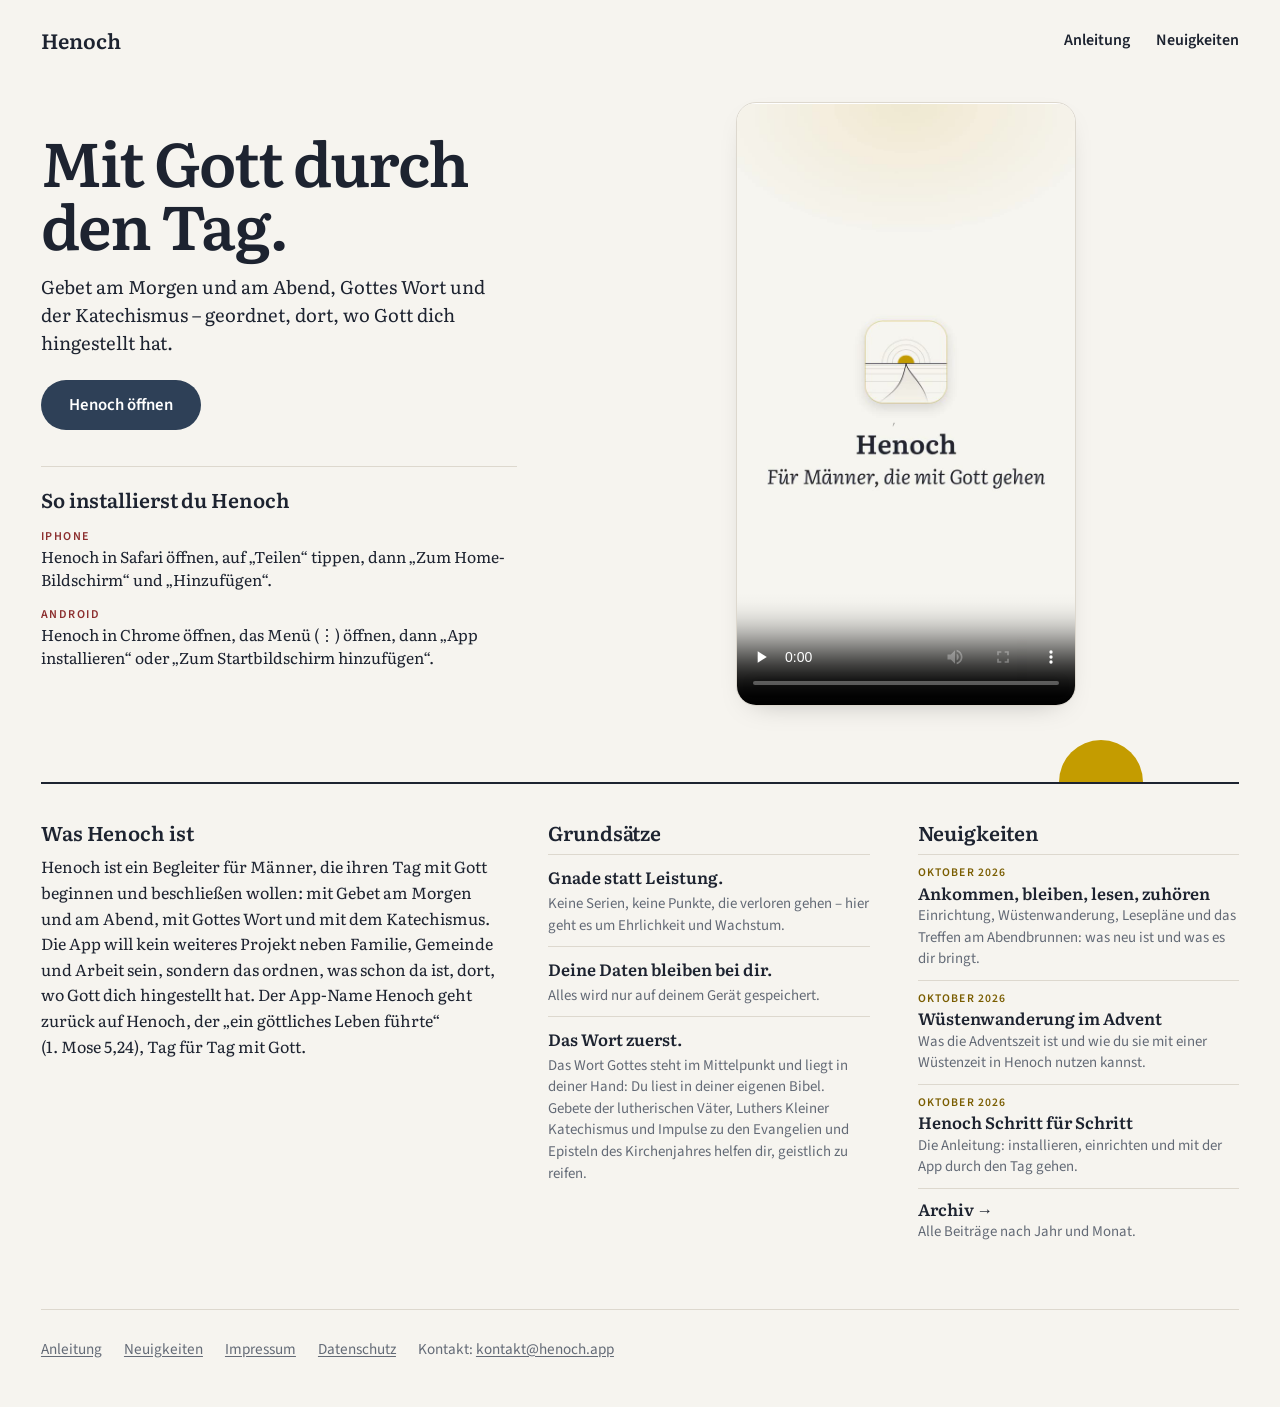
==== commit 3dc96707: "Version 2.1.0: Kurzfilm auf der Startseite, Änderungsliste und README Co-Authored-By: Claude Opus 5." ====
--- a/index.html
+++ b/index.html
@@ -1,5 +1,5 @@
 <!doctype html>
-<!-- Henoch Homepage 2.0.1 -->
+<!-- Henoch Homepage 2.1.0 -->
 <html lang="de">
 <head>
   <meta charset="utf-8">
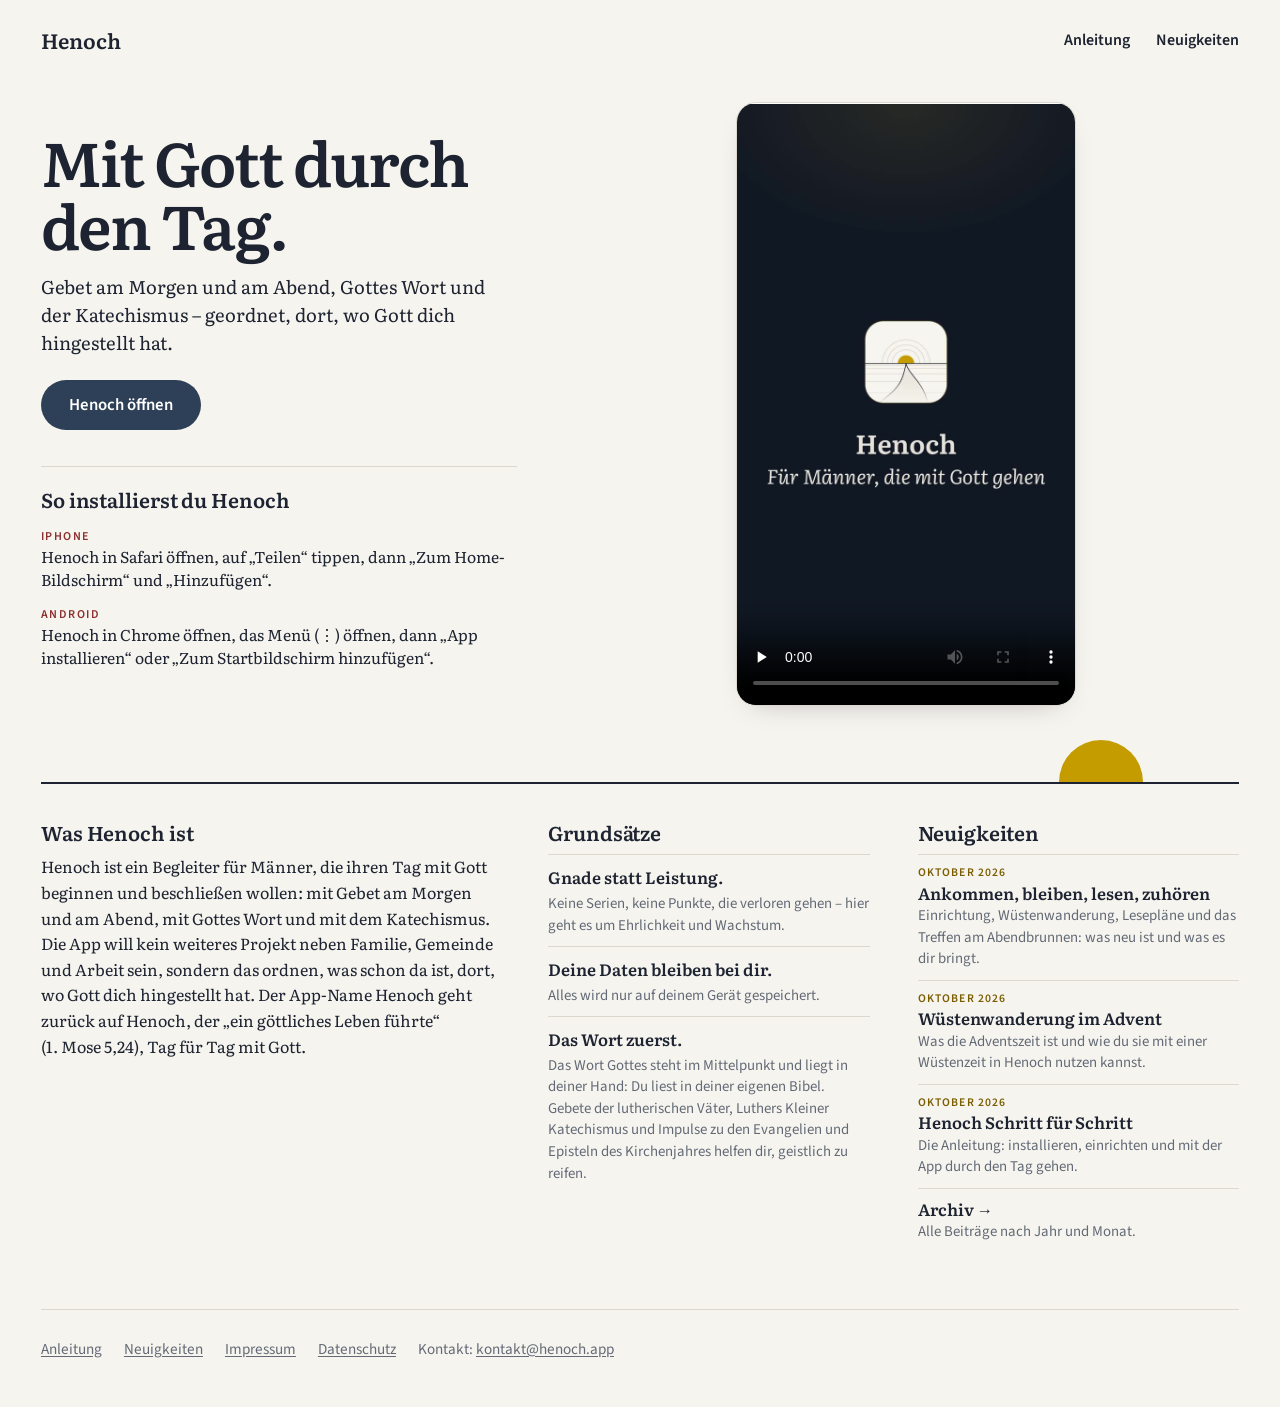
==== commit 932621cc: "Kurzfilm nach Tageszeit: 6–18 Uhr hell, sonst dunkel Co-Authored-By: Claude Opus 5.5 <noreply@anthro" ====
--- a/index.html
+++ b/index.html
@@ -28,6 +28,8 @@
   <link rel="preload" href="fonts/literata-latin-600-normal.woff2" as="font" type="font/woff2" crossorigin>
   <link rel="stylesheet" href="style.css">
   <link rel="stylesheet" href="startseite.css">
+  <!-- Kurzfilm nach Tageszeit: 6 bis 18 Uhr hell, sonst dunkel (Ortszeit des Geräts). Ohne JavaScript entscheidet der Farbmodus. -->
+  <script>(function(h){document.documentElement.dataset.film=h>=6&&h<18?"hell":"dunkel"})(new Date().getHours())</script>
 </head>
 <body class="vb">
 
@@ -53,7 +55,7 @@
       </ul>
       </div>
     </div>
-    <!-- Film: hell und dunkel je ein eigenes Video, CSS zeigt das passende. Lädt erst beim Abspielen. Nur Musik, kein Text. -->
+    <!-- Film: hell und dunkel je ein eigenes Video; welches sichtbar ist, entscheidet die Tageszeit (Skript im Kopf). Lädt erst beim Abspielen. Nur Musik, kein Text. -->
     <div class="film">
       <div class="film-bild">
       <video class="film-hell" controls playsinline preload="none" poster="film/henoch-30s.jpg" width="720" height="1280" aria-label="Henoch in 30 Sekunden: Dein Tag, dein Gebetbuch, dein Leseplan, dein Sonntag">
--- a/startseite.css
+++ b/startseite.css
@@ -36,10 +36,15 @@
   .mehr{grid-template-columns:5fr 3.5fr 3.5fr;gap:48px}
 }
 
-/* Kurzfilm: hell und dunkel je ein Video, nur das zum Farbmodus passende ist sichtbar */
+/* Kurzfilm: hell und dunkel je ein Video, nur eines ist sichtbar */
 .film{display:grid;justify-items:center}
 .film-bild{width:min(100%,320px,calc(75svh * 9 / 16))}
 .film video{display:block;width:100%;height:auto;aspect-ratio:9/16;border-radius:20px;background:var(--sheet);border:1px solid var(--rule);box-shadow:0 10px 30px -18px rgb(0 0 0/.35)}
 .film-dunkel{display:none!important}
 @media(prefers-color-scheme:dark){.film-hell{display:none!important}.film-dunkel{display:block!important}}
+/* Tageszeit geht vor Farbmodus: 6–18 Uhr hell, sonst dunkel (gesetzt im Kopf von index.html) */
+html[data-film=hell] .film-hell{display:block!important}
+html[data-film=hell] .film-dunkel{display:none!important}
+html[data-film=dunkel] .film-hell{display:none!important}
+html[data-film=dunkel] .film-dunkel{display:block!important}
 @media(min-width:900px){.film-bild{width:min(340px,calc(80svh * 9 / 16))}}
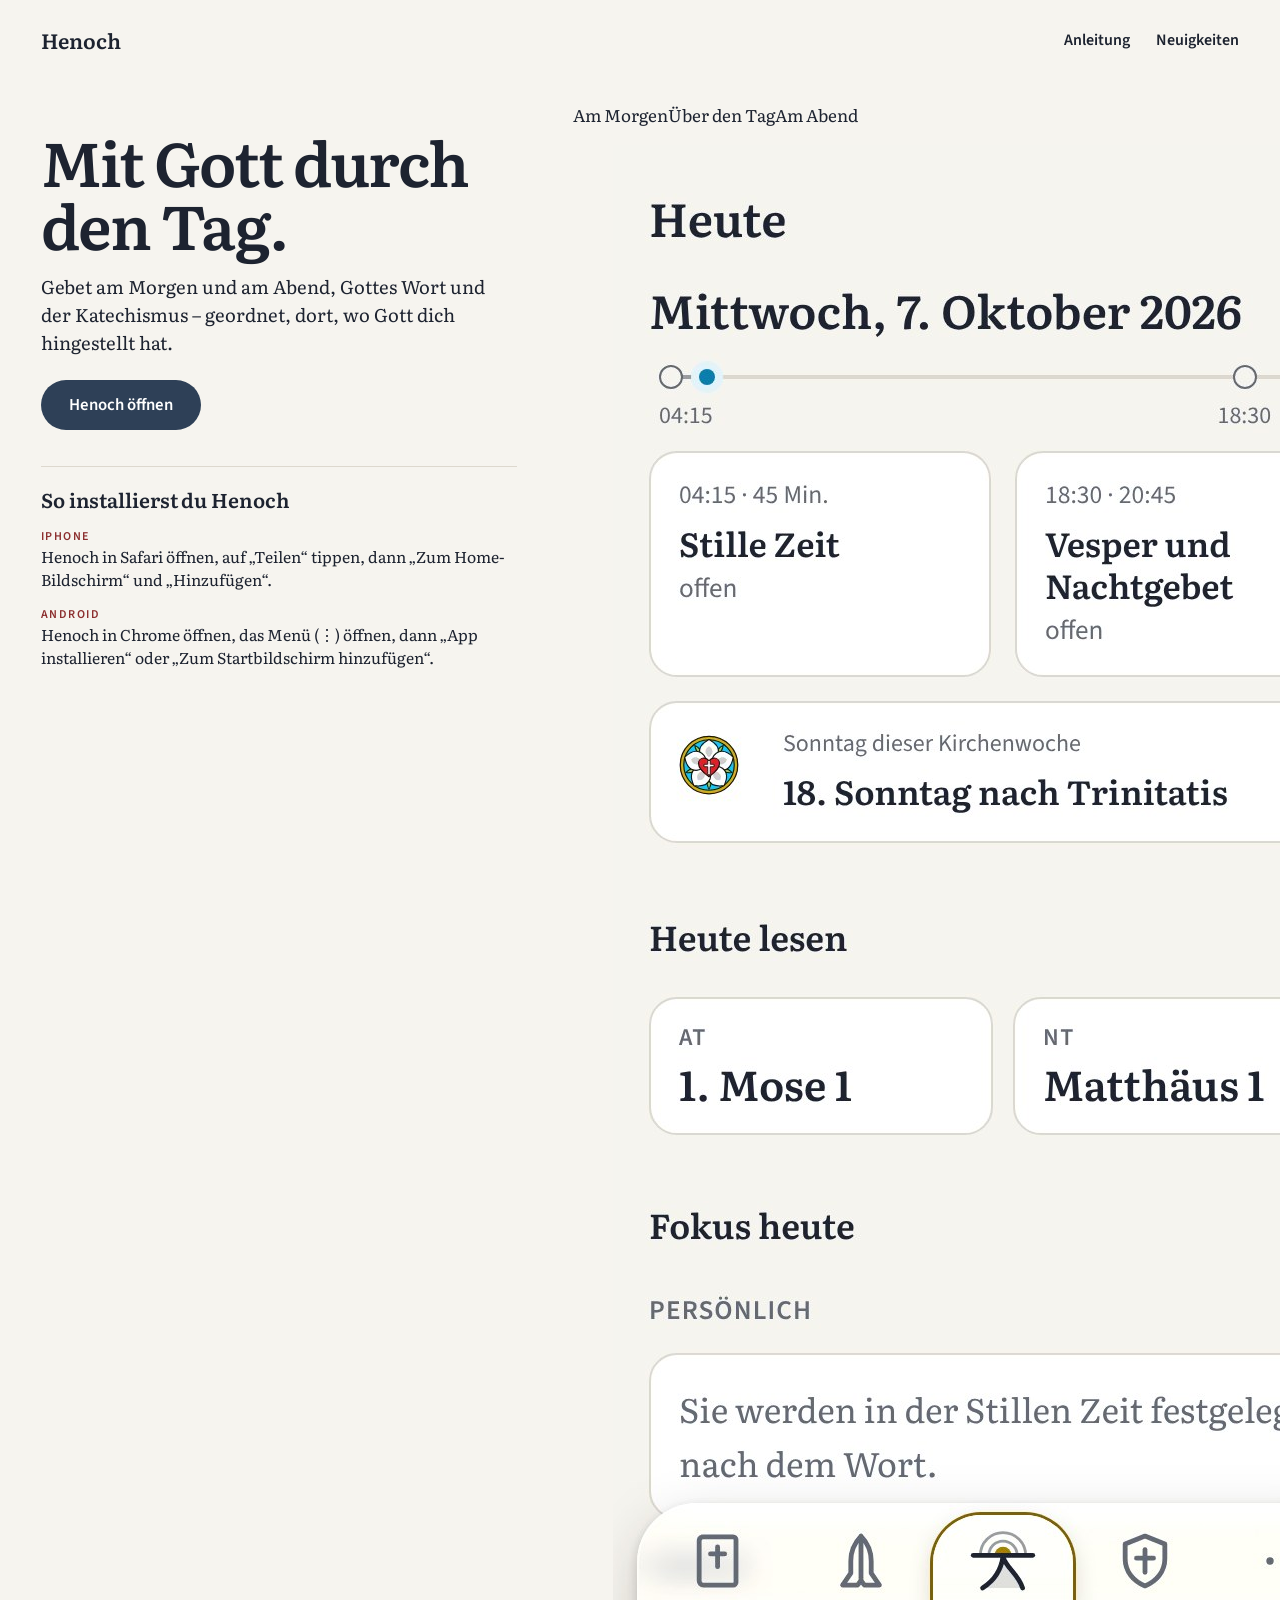
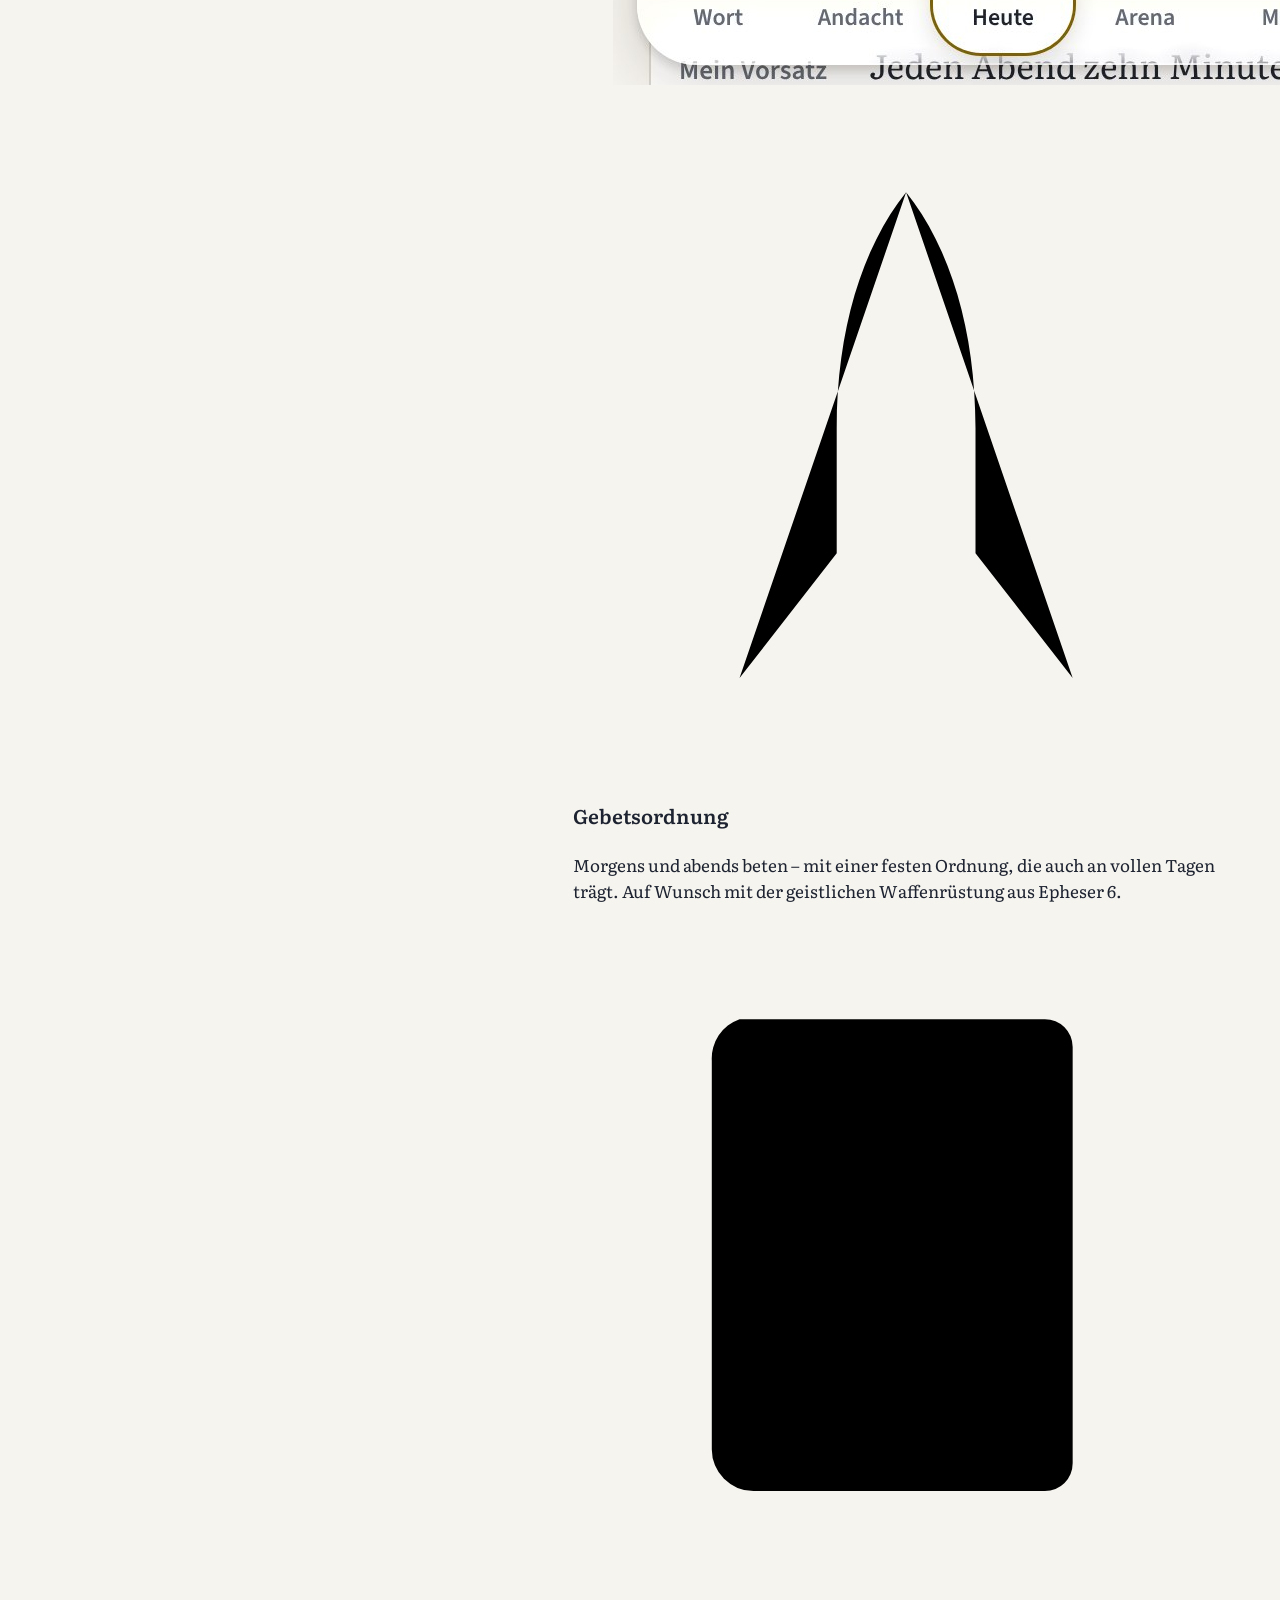
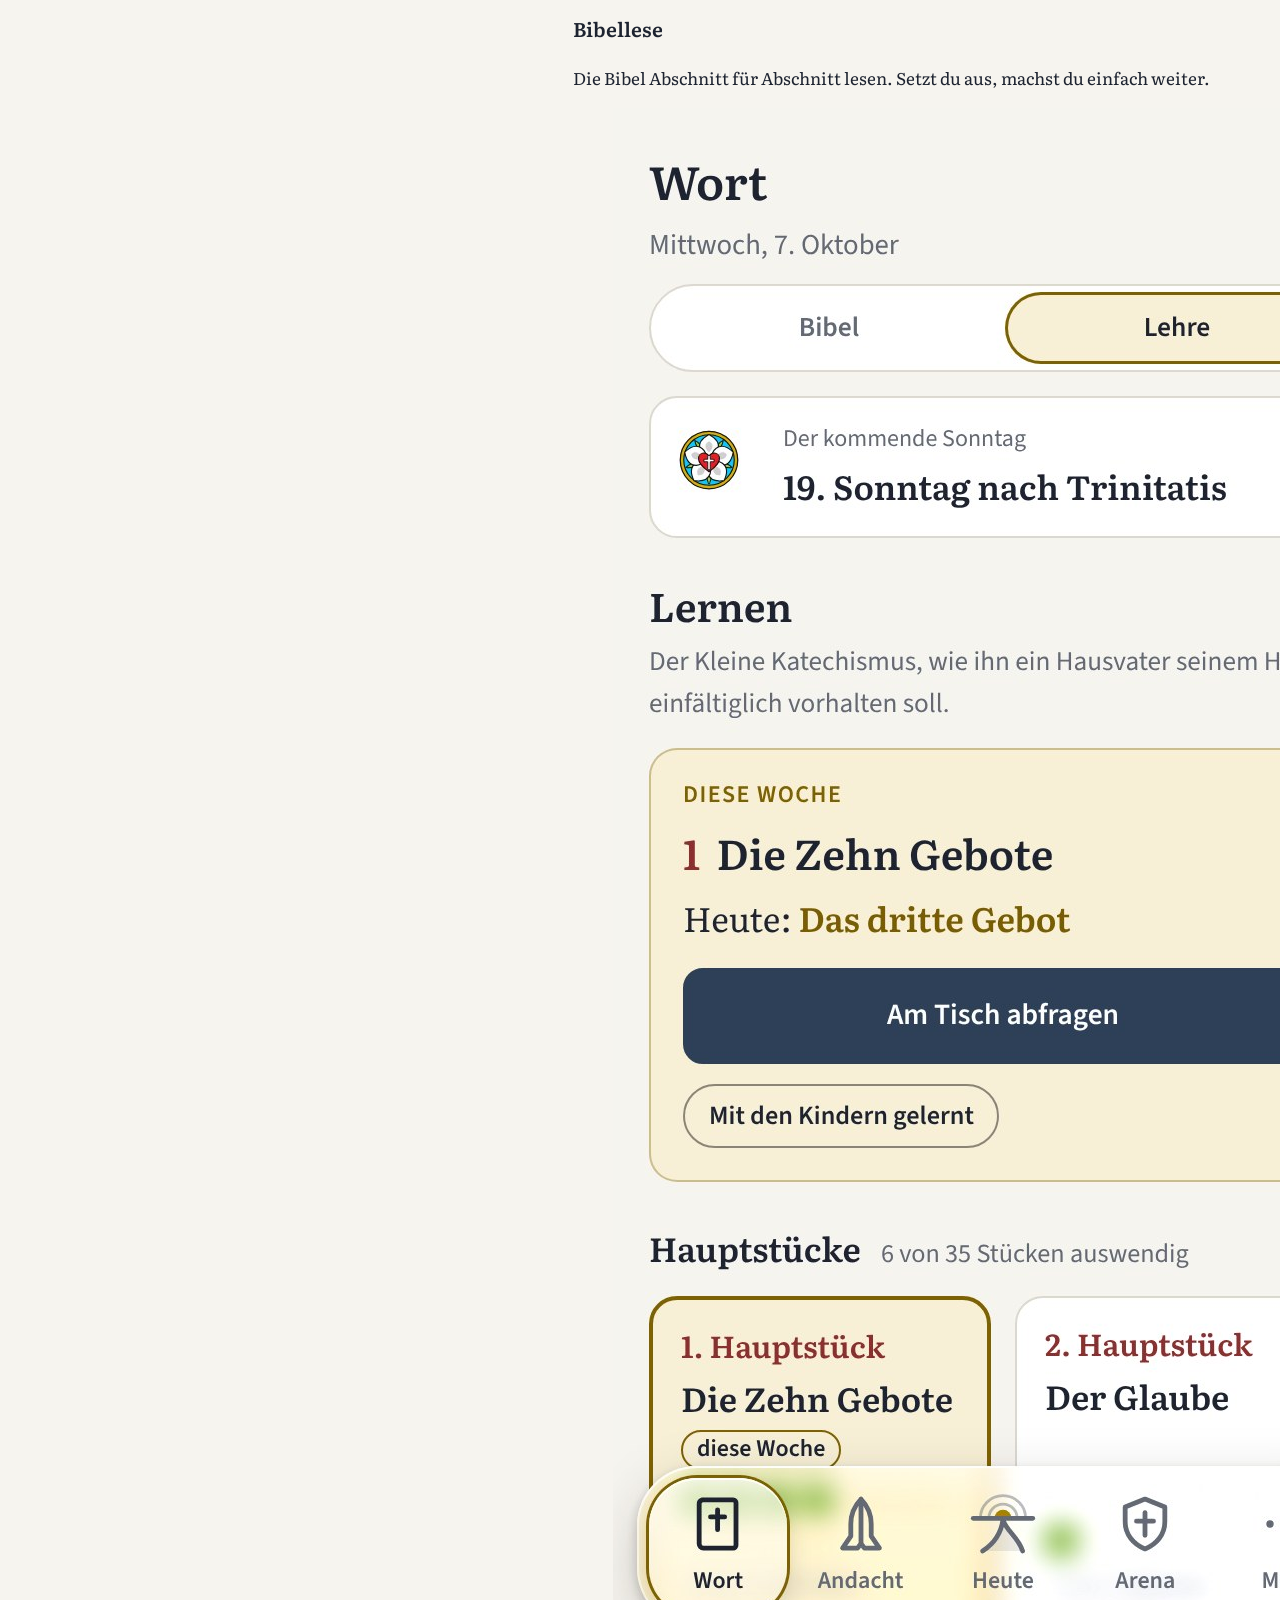
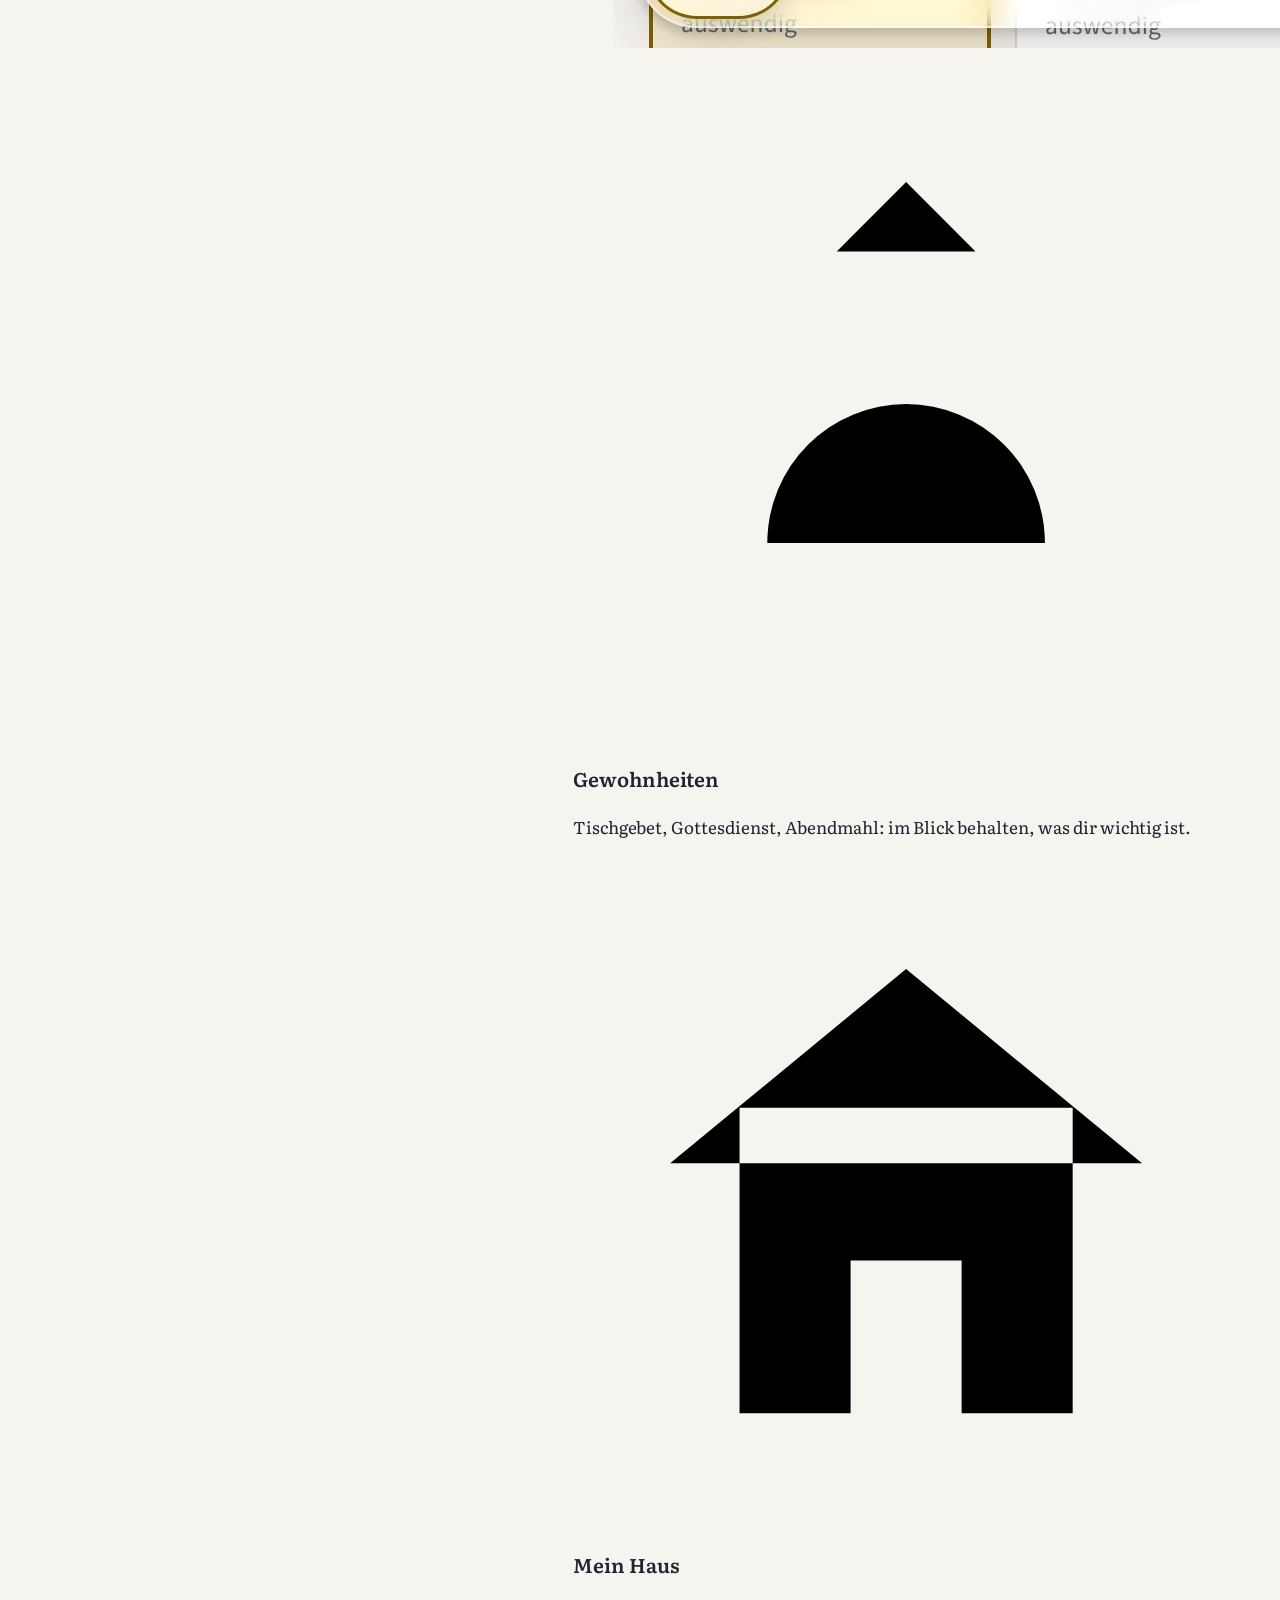
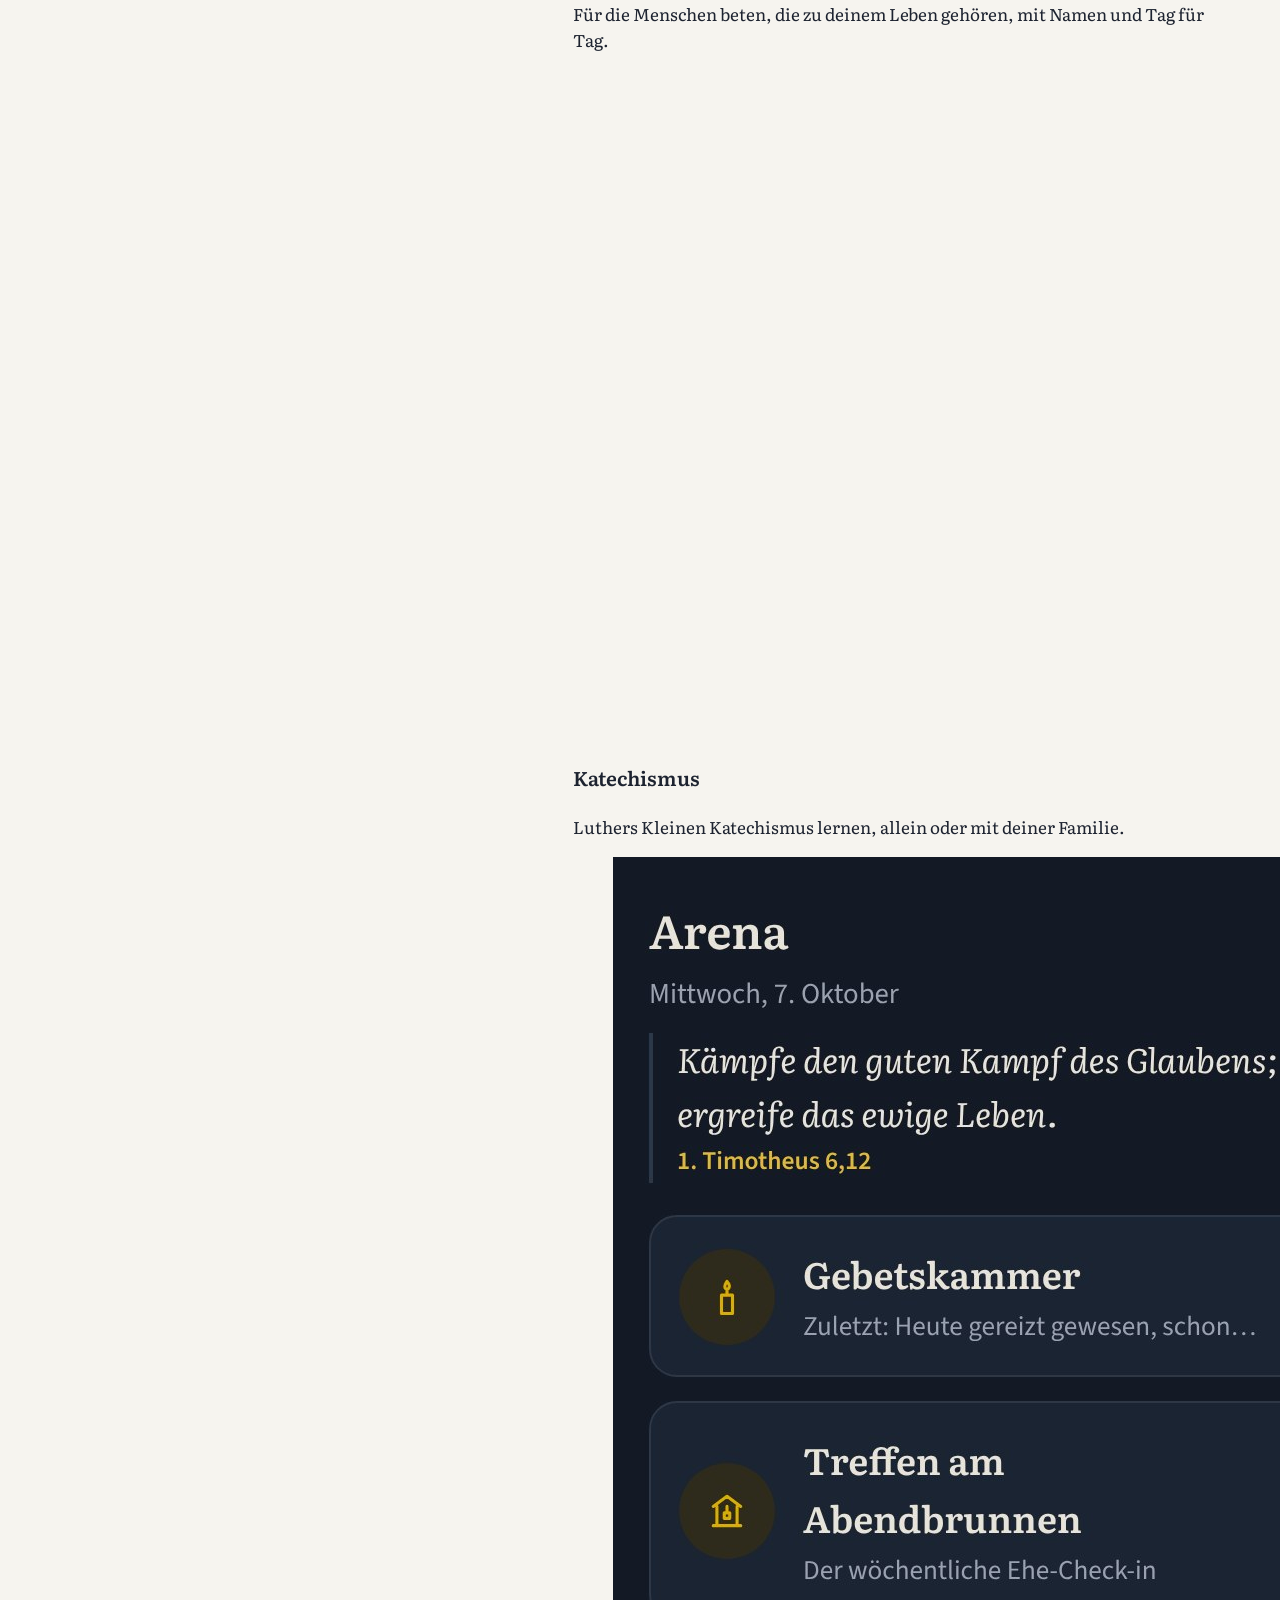
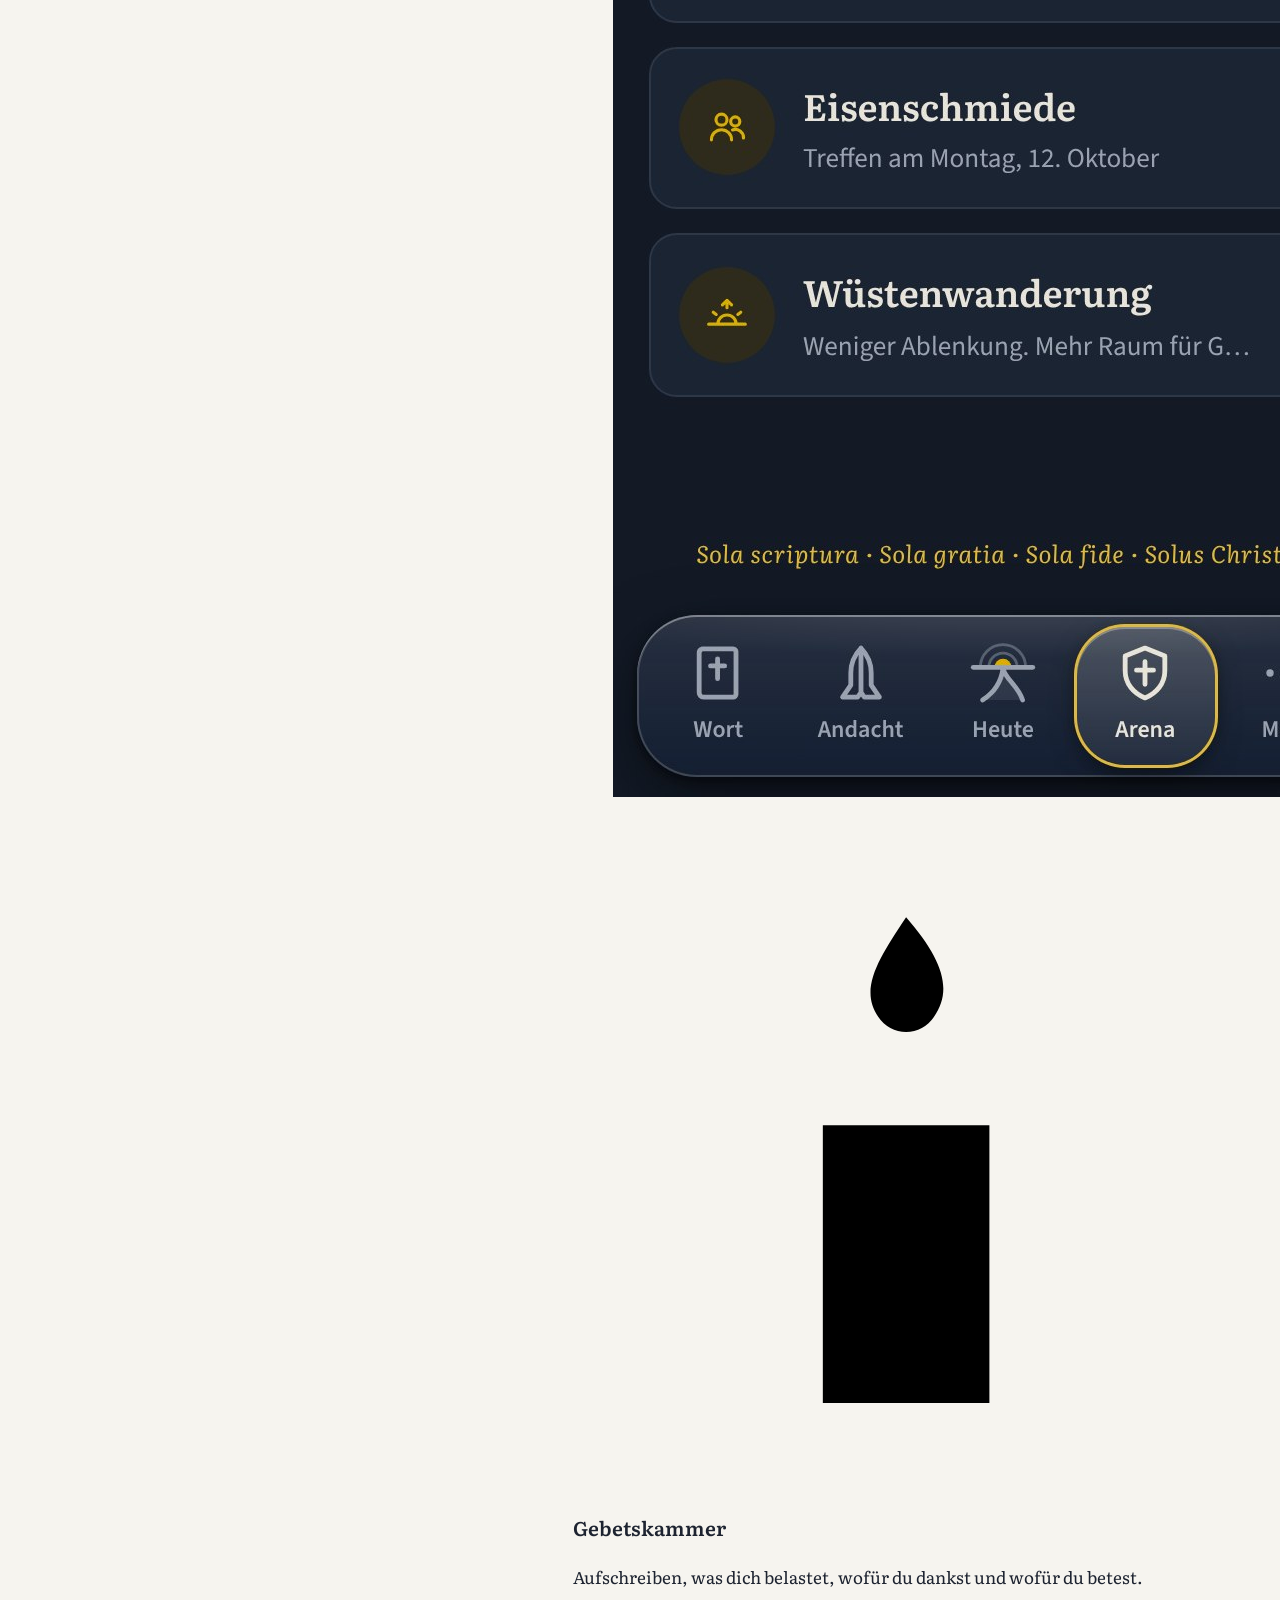
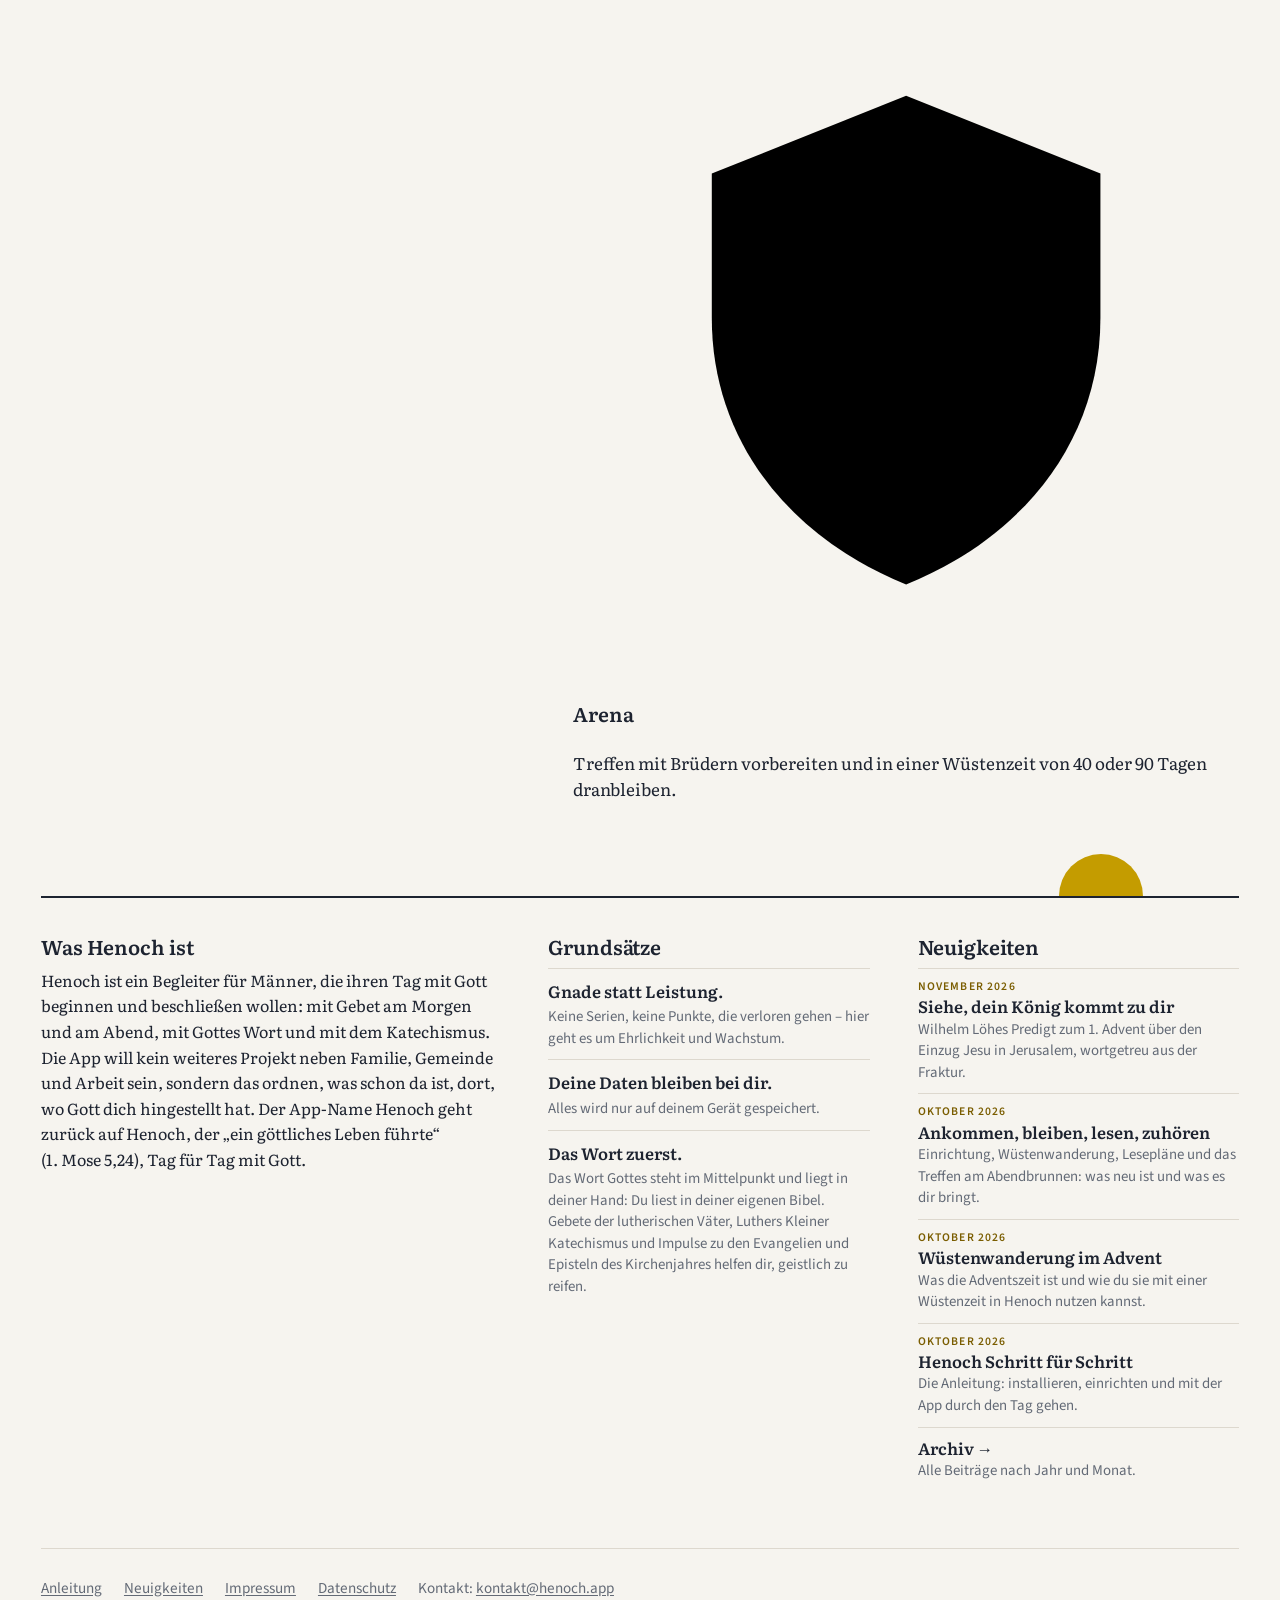
==== commit bb3b4454: "Neuer Beitrag: Löhes Predigt zum 1. Advent (2.1.0) „Siehe, dein König kommt zu dir“: Wilhelm Löhe, W" ====
--- a/index.html
+++ b/index.html
@@ -1,5 +1,5 @@
 <!doctype html>
-<!-- Henoch Homepage 2.1.0 -->
+<!-- Henoch Homepage 2.0.1 -->
 <html lang="de">
 <head>
   <meta charset="utf-8">
@@ -28,8 +28,6 @@
   <link rel="preload" href="fonts/literata-latin-600-normal.woff2" as="font" type="font/woff2" crossorigin>
   <link rel="stylesheet" href="style.css">
   <link rel="stylesheet" href="startseite.css">
-  <!-- Kurzfilm nach Tageszeit: 6 bis 18 Uhr hell, sonst dunkel (Ortszeit des Geräts). Ohne JavaScript entscheidet der Farbmodus. -->
-  <script>(function(h){document.documentElement.dataset.film=h>=6&&h<18?"hell":"dunkel"})(new Date().getHours())</script>
 </head>
 <body class="vb">
 
@@ -55,16 +53,54 @@
       </ul>
       </div>
     </div>
-    <!-- Film: hell und dunkel je ein eigenes Video; welches sichtbar ist, entscheidet die Tageszeit (Skript im Kopf). Lädt erst beim Abspielen. Nur Musik, kein Text. -->
-    <div class="film">
-      <div class="film-bild">
-      <video class="film-hell" controls playsinline preload="none" poster="film/henoch-30s.jpg" width="720" height="1280" aria-label="Henoch in 30 Sekunden: Dein Tag, dein Gebetbuch, dein Leseplan, dein Sonntag">
-        <source src="film/henoch-30s.mp4" type="video/mp4">
-      </video>
-      <video class="film-dunkel" controls playsinline preload="none" poster="film/henoch-30s-dunkel.jpg" width="720" height="1280" aria-label="Henoch in 30 Sekunden: Dein Tag, dein Gebetbuch, dein Leseplan, dein Sonntag">
-        <source src="film/henoch-30s-dunkel.mp4" type="video/mp4">
-      </video>
-      </div>
+    <!-- Umschalter ohne JavaScript: drei Radioknöpfe, die Stellung färbt die Fläche (Morgen Gold, Tag und Abend Weiß) -->
+    <div class="buehne" role="group" aria-label="Henoch durch den Tag">
+        <input class="sr" type="radio" name="zeit" id="b1" checked>
+        <input class="sr" type="radio" name="zeit" id="b2">
+        <input class="sr" type="radio" name="zeit" id="b3">
+        <div class="seg"><label for="b1">Am Morgen</label><label for="b2">Über den Tag</label><label for="b3">Am Abend</label></div>
+        <div class="panels">
+          <div class="panel p1">
+            <figure class="geraet">
+            <div class="schirm">
+            <picture>
+              <source srcset="bilder/bildschirmfoto-1-dunkel.jpg" media="(prefers-color-scheme: dark)">
+              <img src="bilder/bildschirmfoto-1.jpg" alt="Henoch, Seite „Heute“: Tagesbogen mit Stiller Zeit, Vesper und Nachtgebet, der Sonntag der Woche und die Bibellese des Tages" width="780" height="1540">
+            </picture>
+            </div>
+            </figure>
+            <ul class="features">
+              <li><span class="tile-icon"><svg viewBox="0 0 24 24" aria-hidden="true"><path d="M12 3c-1.6 2-2.5 5-2.5 8.5V16l-3.5 4.5M12 3c1.6 2 2.5 5 2.5 8.5V16l3.5 4.5M12 5v12"/></svg></span><h3>Gebetsordnung</h3><p>Morgens und abends beten – mit einer festen Ordnung, die auch an vollen Tagen trägt. Auf Wunsch mit der geistlichen Waffenrüstung aus Epheser&nbsp;6.</p></li>
+              <li><span class="tile-icon"><svg viewBox="0 0 24 24" aria-hidden="true"><path d="M6 3.5h11a1 1 0 0 1 1 1v15a1 1 0 0 1-1 1H6.5A1.5 1.5 0 0 1 5 19V5a1.5 1.5 0 0 1 1-1.5Z"/><path d="M11.5 7v7M9 9.5h5"/></svg></span><h3>Bibellese</h3><p>Die Bibel Abschnitt für Abschnitt lesen. Setzt du aus, machst du einfach weiter.</p></li>
+            </ul>
+          </div>
+          <div class="panel p2">
+            <figure class="geraet">
+            <div class="schirm">
+            <picture>
+              <source srcset="bilder/bildschirmfoto-3-dunkel.jpg" media="(prefers-color-scheme: dark)">
+              <img src="bilder/bildschirmfoto-3.jpg" alt="Henoch, Seite „Wort“: Kleiner Katechismus mit dem Stück der Woche" width="780" height="1540">
+            </picture>
+            </div>
+            </figure>
+            <ul class="features">
+              <li><span class="tile-icon"><svg viewBox="0 0 24 24" aria-hidden="true"><path d="M7 17a5 5 0 0 1 10 0M2 17h20M12 4v4M9.5 6.5 12 4l2.5 2.5M4.5 10.5l1.6 1.2M19.5 10.5l-1.6 1.2"/></svg></span><h3>Gewohnheiten</h3><p>Tischgebet, Gottesdienst, Abendmahl: im Blick behalten, was dir wichtig ist.</p></li>
+              <li><span class="tile-icon"><svg viewBox="0 0 24 24" aria-hidden="true"><path d="M3.5 11 12 4l8.5 7M6 9v11h12V9M10 20v-5.5h4V20"/></svg></span><h3>Mein Haus</h3><p>Für die Menschen beten, die zu deinem Leben gehören, mit Namen und Tag für Tag.</p></li>
+              <li><span class="tile-icon"><svg viewBox="0 0 24 24" aria-hidden="true"><path d="M12 3v18M7 8h10"/></svg></span><h3>Katechismus</h3><p>Luthers Kleinen Katechismus lernen, allein oder mit deiner Familie.</p></li>
+            </ul>
+          </div>
+          <div class="panel p3">
+            <figure class="geraet">
+            <div class="schirm">
+            <img src="bilder/bildschirmfoto-2-dunkel.jpg" alt="Henoch, Seite „Arena“: Gebetskammer, Eisenschmiede und Wüstenwanderung" width="780" height="1540" loading="lazy">
+            </div>
+            </figure>
+            <ul class="features">
+              <li><span class="tile-icon"><svg viewBox="0 0 24 24" aria-hidden="true"><path d="M9 11h6v10H9zM12 11V8.5M12 3.5c1.3 1.5 1.7 2.6 1 3.6a1.2 1.2 0 0 1-2 0c-.7-1 0-2.1 1-3.6Z"/></svg></span><h3>Gebetskammer</h3><p>Aufschreiben, was dich belastet, wofür du dankst und wofür du betest.</p></li>
+              <li><span class="tile-icon"><svg viewBox="0 0 24 24" aria-hidden="true"><path d="M12 3.2 19 6v5.2c0 4.6-3 8-7 9.6-4-1.6-7-5-7-9.6V6l7-2.8Z"/><path d="M12 8v8M9 11h6"/></svg></span><h3>Arena</h3><p>Treffen mit Brüdern vorbereiten und in einer Wüstenzeit von 40 oder 90&nbsp;Tagen dranbleiben.</p></li>
+            </ul>
+          </div>
+        </div>
     </div>
   </div>
 
@@ -85,6 +121,7 @@
       <h2 id="neuigkeiten">Neuigkeiten</h2>
       <!-- Höchstens fünf Beiträge, der neueste zuerst; die letzte Zeile ist immer das Archiv. -->
       <ul class="meldungen">
+        <li><a href="neuigkeiten/loehe-1-advent-2026/"><span class="news-date">November 2026</span><span class="news-title">Siehe, dein König kommt zu dir</span><span class="news-text">Wilhelm Löhes Predigt zum 1. Advent über den Einzug Jesu in Jerusalem, wortgetreu aus der Fraktur.</span></a></li>
         <li><a href="neuigkeiten/drei-neuerungen-2026/"><span class="news-date">Oktober 2026</span><span class="news-title">Ankommen, bleiben, lesen, zuhören</span><span class="news-text">Einrichtung, Wüstenwanderung, Lesepläne und das Treffen am Abendbrunnen: was neu ist und was es dir bringt.</span></a></li>
         <li><a href="neuigkeiten/advent-2026/"><span class="news-date">Oktober 2026</span><span class="news-title">Wüstenwanderung im Advent</span><span class="news-text">Was die Adventszeit ist und wie du sie mit einer Wüstenzeit in Henoch nutzen kannst.</span></a></li>
         <li><a href="anleitung/"><span class="news-date">Oktober 2026</span><span class="news-title">Henoch Schritt für Schritt</span><span class="news-text">Die Anleitung: installieren, einrichten und mit der App durch den Tag gehen.</span></a></li>
--- a/style.css
+++ b/style.css
@@ -242,6 +242,10 @@
 .text .dates dt { font-weight: 600; font-variant-numeric: tabular-nums; }
 .text .dates dd { margin: 0; }
 .text .sources { font: 400 0.85rem/1.5 var(--sans); color: var(--muted); }
+.text .word sup { font: 600 0.65em/1 var(--sans); font-style: normal; color: var(--link); }
+.text .postille p { margin: 0 0 var(--s4); hyphens: auto; }
+.text .postille .quote { margin: var(--s4) 0; }
+.text hr.trenner { margin: 32px auto; width: 40%; border: 0; border-top: 1px solid var(--rule); }
 
 /* Archiv */
 .archive-year h2 { margin: 32px 0 4px; font-size: 1.5rem; }
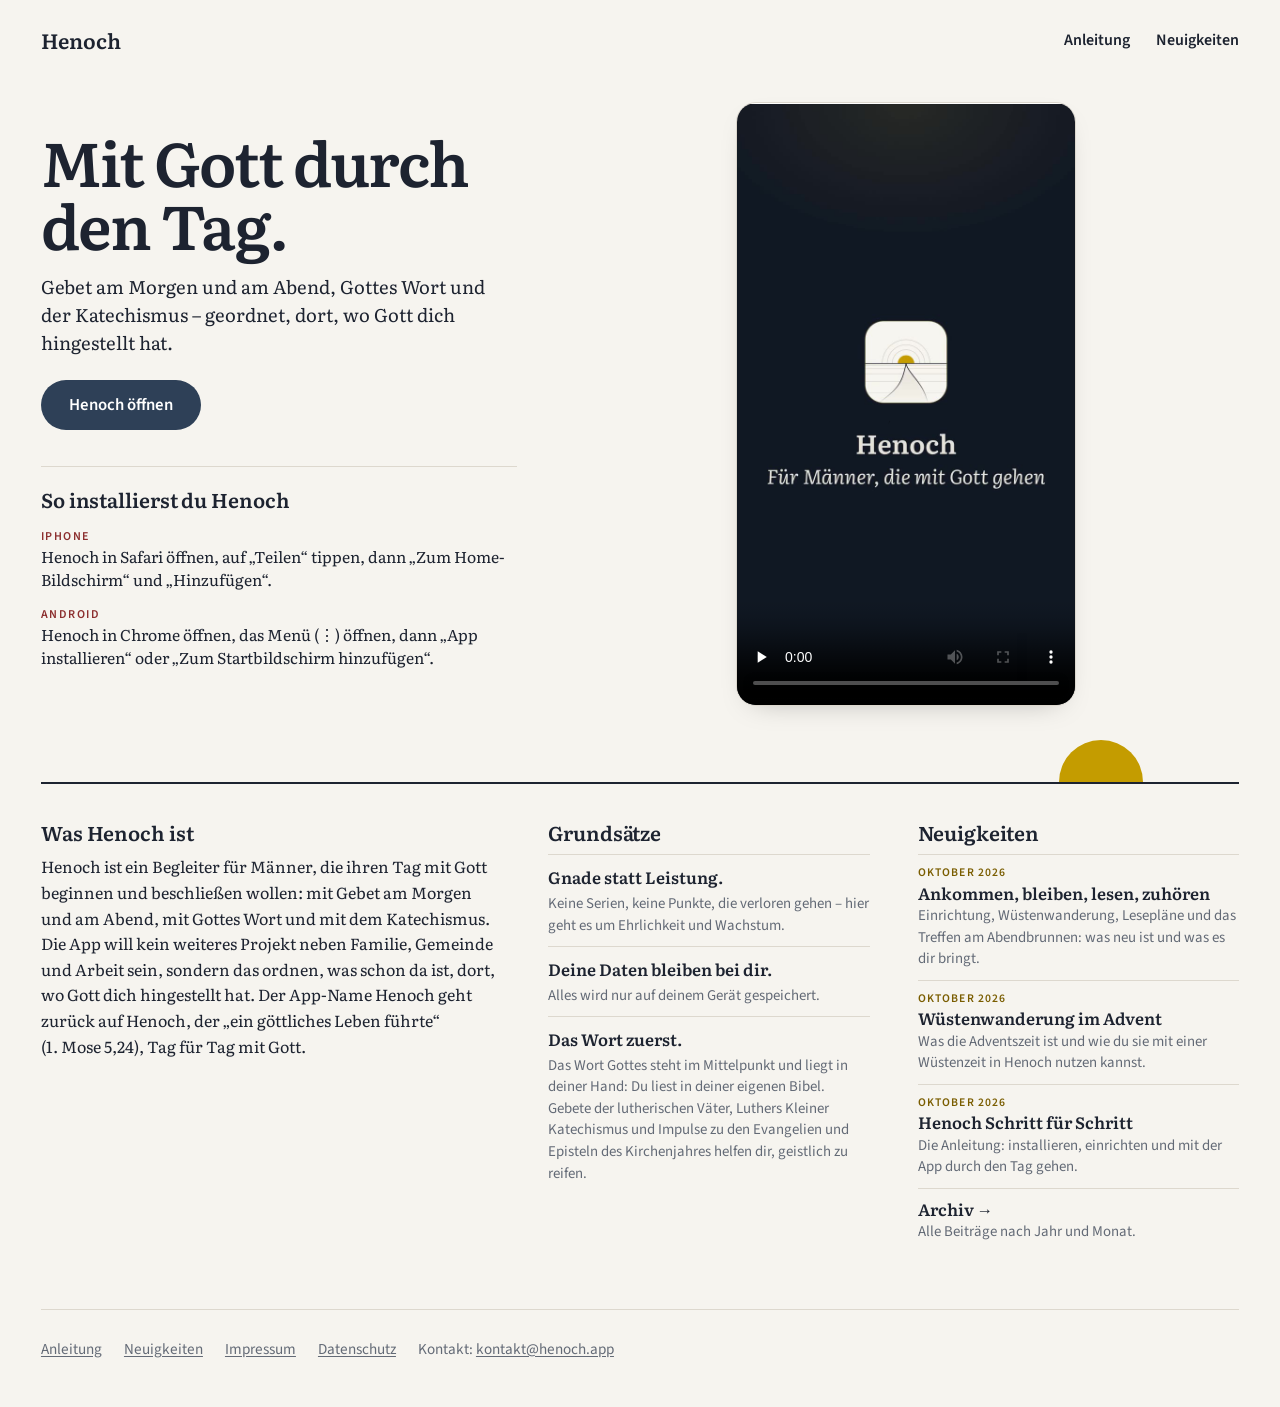
==== commit 13bffc86: "Merge pull request #36 from cft5v9c8yf-stack/claude/dazzling-turing-19b718" ====
--- a/index.html
+++ b/index.html
@@ -1,5 +1,5 @@
 <!doctype html>
-<!-- Henoch Homepage 2.0.1 -->
+<!-- Henoch Homepage 2.1.0 -->
 <html lang="de">
 <head>
   <meta charset="utf-8">
@@ -28,6 +28,8 @@
   <link rel="preload" href="fonts/literata-latin-600-normal.woff2" as="font" type="font/woff2" crossorigin>
   <link rel="stylesheet" href="style.css">
   <link rel="stylesheet" href="startseite.css">
+  <!-- Kurzfilm nach Tageszeit: 6 bis 18 Uhr hell, sonst dunkel (Ortszeit des Geräts). Ohne JavaScript entscheidet der Farbmodus. -->
+  <script>(function(h){document.documentElement.dataset.film=h>=6&&h<18?"hell":"dunkel"})(new Date().getHours())</script>
 </head>
 <body class="vb">
 
@@ -53,54 +55,16 @@
       </ul>
       </div>
     </div>
-    <!-- Umschalter ohne JavaScript: drei Radioknöpfe, die Stellung färbt die Fläche (Morgen Gold, Tag und Abend Weiß) -->
-    <div class="buehne" role="group" aria-label="Henoch durch den Tag">
-        <input class="sr" type="radio" name="zeit" id="b1" checked>
-        <input class="sr" type="radio" name="zeit" id="b2">
-        <input class="sr" type="radio" name="zeit" id="b3">
-        <div class="seg"><label for="b1">Am Morgen</label><label for="b2">Über den Tag</label><label for="b3">Am Abend</label></div>
-        <div class="panels">
-          <div class="panel p1">
-            <figure class="geraet">
-            <div class="schirm">
-            <picture>
-              <source srcset="bilder/bildschirmfoto-1-dunkel.jpg" media="(prefers-color-scheme: dark)">
-              <img src="bilder/bildschirmfoto-1.jpg" alt="Henoch, Seite „Heute“: Tagesbogen mit Stiller Zeit, Vesper und Nachtgebet, der Sonntag der Woche und die Bibellese des Tages" width="780" height="1540">
-            </picture>
-            </div>
-            </figure>
-            <ul class="features">
-              <li><span class="tile-icon"><svg viewBox="0 0 24 24" aria-hidden="true"><path d="M12 3c-1.6 2-2.5 5-2.5 8.5V16l-3.5 4.5M12 3c1.6 2 2.5 5 2.5 8.5V16l3.5 4.5M12 5v12"/></svg></span><h3>Gebetsordnung</h3><p>Morgens und abends beten – mit einer festen Ordnung, die auch an vollen Tagen trägt. Auf Wunsch mit der geistlichen Waffenrüstung aus Epheser&nbsp;6.</p></li>
-              <li><span class="tile-icon"><svg viewBox="0 0 24 24" aria-hidden="true"><path d="M6 3.5h11a1 1 0 0 1 1 1v15a1 1 0 0 1-1 1H6.5A1.5 1.5 0 0 1 5 19V5a1.5 1.5 0 0 1 1-1.5Z"/><path d="M11.5 7v7M9 9.5h5"/></svg></span><h3>Bibellese</h3><p>Die Bibel Abschnitt für Abschnitt lesen. Setzt du aus, machst du einfach weiter.</p></li>
-            </ul>
-          </div>
-          <div class="panel p2">
-            <figure class="geraet">
-            <div class="schirm">
-            <picture>
-              <source srcset="bilder/bildschirmfoto-3-dunkel.jpg" media="(prefers-color-scheme: dark)">
-              <img src="bilder/bildschirmfoto-3.jpg" alt="Henoch, Seite „Wort“: Kleiner Katechismus mit dem Stück der Woche" width="780" height="1540">
-            </picture>
-            </div>
-            </figure>
-            <ul class="features">
-              <li><span class="tile-icon"><svg viewBox="0 0 24 24" aria-hidden="true"><path d="M7 17a5 5 0 0 1 10 0M2 17h20M12 4v4M9.5 6.5 12 4l2.5 2.5M4.5 10.5l1.6 1.2M19.5 10.5l-1.6 1.2"/></svg></span><h3>Gewohnheiten</h3><p>Tischgebet, Gottesdienst, Abendmahl: im Blick behalten, was dir wichtig ist.</p></li>
-              <li><span class="tile-icon"><svg viewBox="0 0 24 24" aria-hidden="true"><path d="M3.5 11 12 4l8.5 7M6 9v11h12V9M10 20v-5.5h4V20"/></svg></span><h3>Mein Haus</h3><p>Für die Menschen beten, die zu deinem Leben gehören, mit Namen und Tag für Tag.</p></li>
-              <li><span class="tile-icon"><svg viewBox="0 0 24 24" aria-hidden="true"><path d="M12 3v18M7 8h10"/></svg></span><h3>Katechismus</h3><p>Luthers Kleinen Katechismus lernen, allein oder mit deiner Familie.</p></li>
-            </ul>
-          </div>
-          <div class="panel p3">
-            <figure class="geraet">
-            <div class="schirm">
-            <img src="bilder/bildschirmfoto-2-dunkel.jpg" alt="Henoch, Seite „Arena“: Gebetskammer, Eisenschmiede und Wüstenwanderung" width="780" height="1540" loading="lazy">
-            </div>
-            </figure>
-            <ul class="features">
-              <li><span class="tile-icon"><svg viewBox="0 0 24 24" aria-hidden="true"><path d="M9 11h6v10H9zM12 11V8.5M12 3.5c1.3 1.5 1.7 2.6 1 3.6a1.2 1.2 0 0 1-2 0c-.7-1 0-2.1 1-3.6Z"/></svg></span><h3>Gebetskammer</h3><p>Aufschreiben, was dich belastet, wofür du dankst und wofür du betest.</p></li>
-              <li><span class="tile-icon"><svg viewBox="0 0 24 24" aria-hidden="true"><path d="M12 3.2 19 6v5.2c0 4.6-3 8-7 9.6-4-1.6-7-5-7-9.6V6l7-2.8Z"/><path d="M12 8v8M9 11h6"/></svg></span><h3>Arena</h3><p>Treffen mit Brüdern vorbereiten und in einer Wüstenzeit von 40 oder 90&nbsp;Tagen dranbleiben.</p></li>
-            </ul>
-          </div>
-        </div>
+    <!-- Film: hell und dunkel je ein eigenes Video; welches sichtbar ist, entscheidet die Tageszeit (Skript im Kopf). Lädt erst beim Abspielen. Nur Musik, kein Text. -->
+    <div class="film">
+      <div class="film-bild">
+      <video class="film-hell" controls playsinline preload="none" poster="film/henoch-30s.jpg" width="720" height="1280" aria-label="Henoch in 30 Sekunden: Dein Tag, dein Gebetbuch, dein Leseplan, dein Sonntag">
+        <source src="film/henoch-30s.mp4" type="video/mp4">
+      </video>
+      <video class="film-dunkel" controls playsinline preload="none" poster="film/henoch-30s-dunkel.jpg" width="720" height="1280" aria-label="Henoch in 30 Sekunden: Dein Tag, dein Gebetbuch, dein Leseplan, dein Sonntag">
+        <source src="film/henoch-30s-dunkel.mp4" type="video/mp4">
+      </video>
+      </div>
     </div>
   </div>
 
@@ -121,7 +85,6 @@
       <h2 id="neuigkeiten">Neuigkeiten</h2>
       <!-- Höchstens fünf Beiträge, der neueste zuerst; die letzte Zeile ist immer das Archiv. -->
       <ul class="meldungen">
-        <li><a href="neuigkeiten/loehe-1-advent-2026/"><span class="news-date">November 2026</span><span class="news-title">Siehe, dein König kommt zu dir</span><span class="news-text">Wilhelm Löhes Predigt zum 1. Advent über den Einzug Jesu in Jerusalem, wortgetreu aus der Fraktur.</span></a></li>
         <li><a href="neuigkeiten/drei-neuerungen-2026/"><span class="news-date">Oktober 2026</span><span class="news-title">Ankommen, bleiben, lesen, zuhören</span><span class="news-text">Einrichtung, Wüstenwanderung, Lesepläne und das Treffen am Abendbrunnen: was neu ist und was es dir bringt.</span></a></li>
         <li><a href="neuigkeiten/advent-2026/"><span class="news-date">Oktober 2026</span><span class="news-title">Wüstenwanderung im Advent</span><span class="news-text">Was die Adventszeit ist und wie du sie mit einer Wüstenzeit in Henoch nutzen kannst.</span></a></li>
         <li><a href="anleitung/"><span class="news-date">Oktober 2026</span><span class="news-title">Henoch Schritt für Schritt</span><span class="news-text">Die Anleitung: installieren, einrichten und mit der App durch den Tag gehen.</span></a></li>
